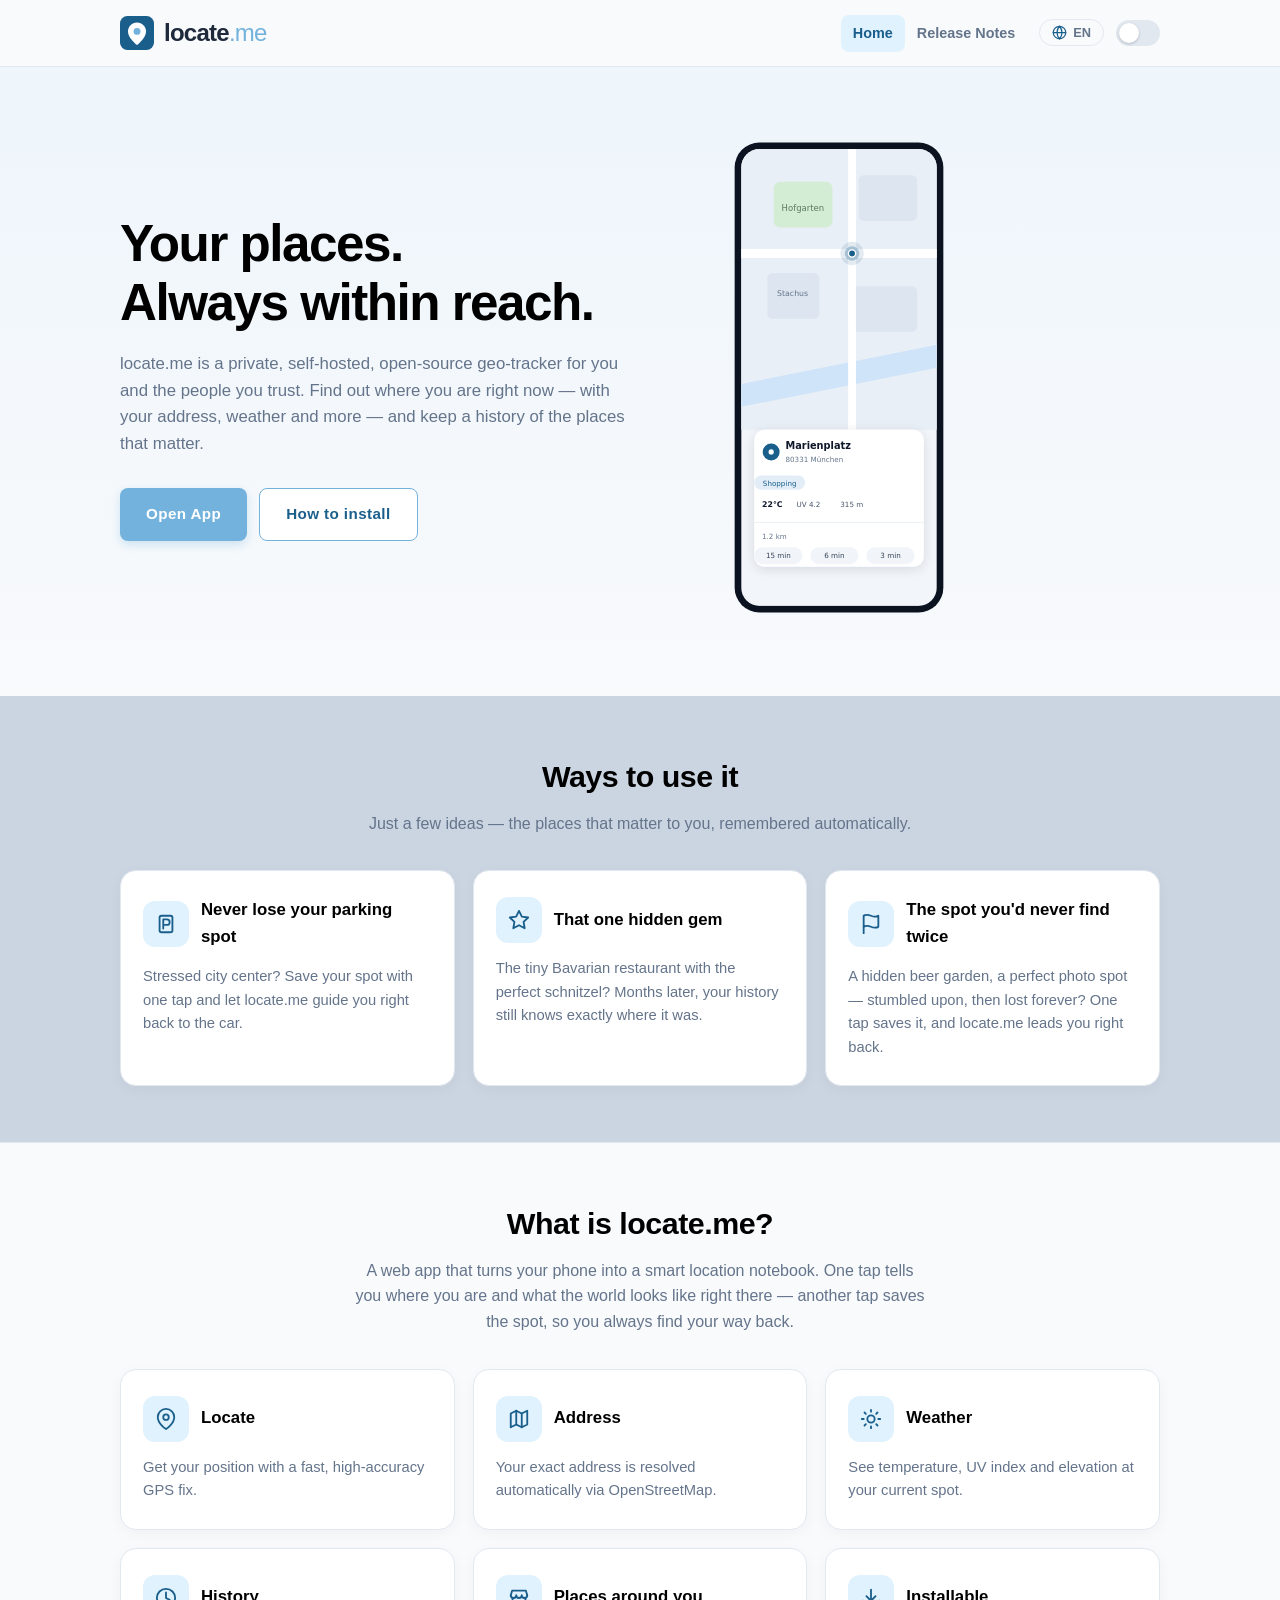
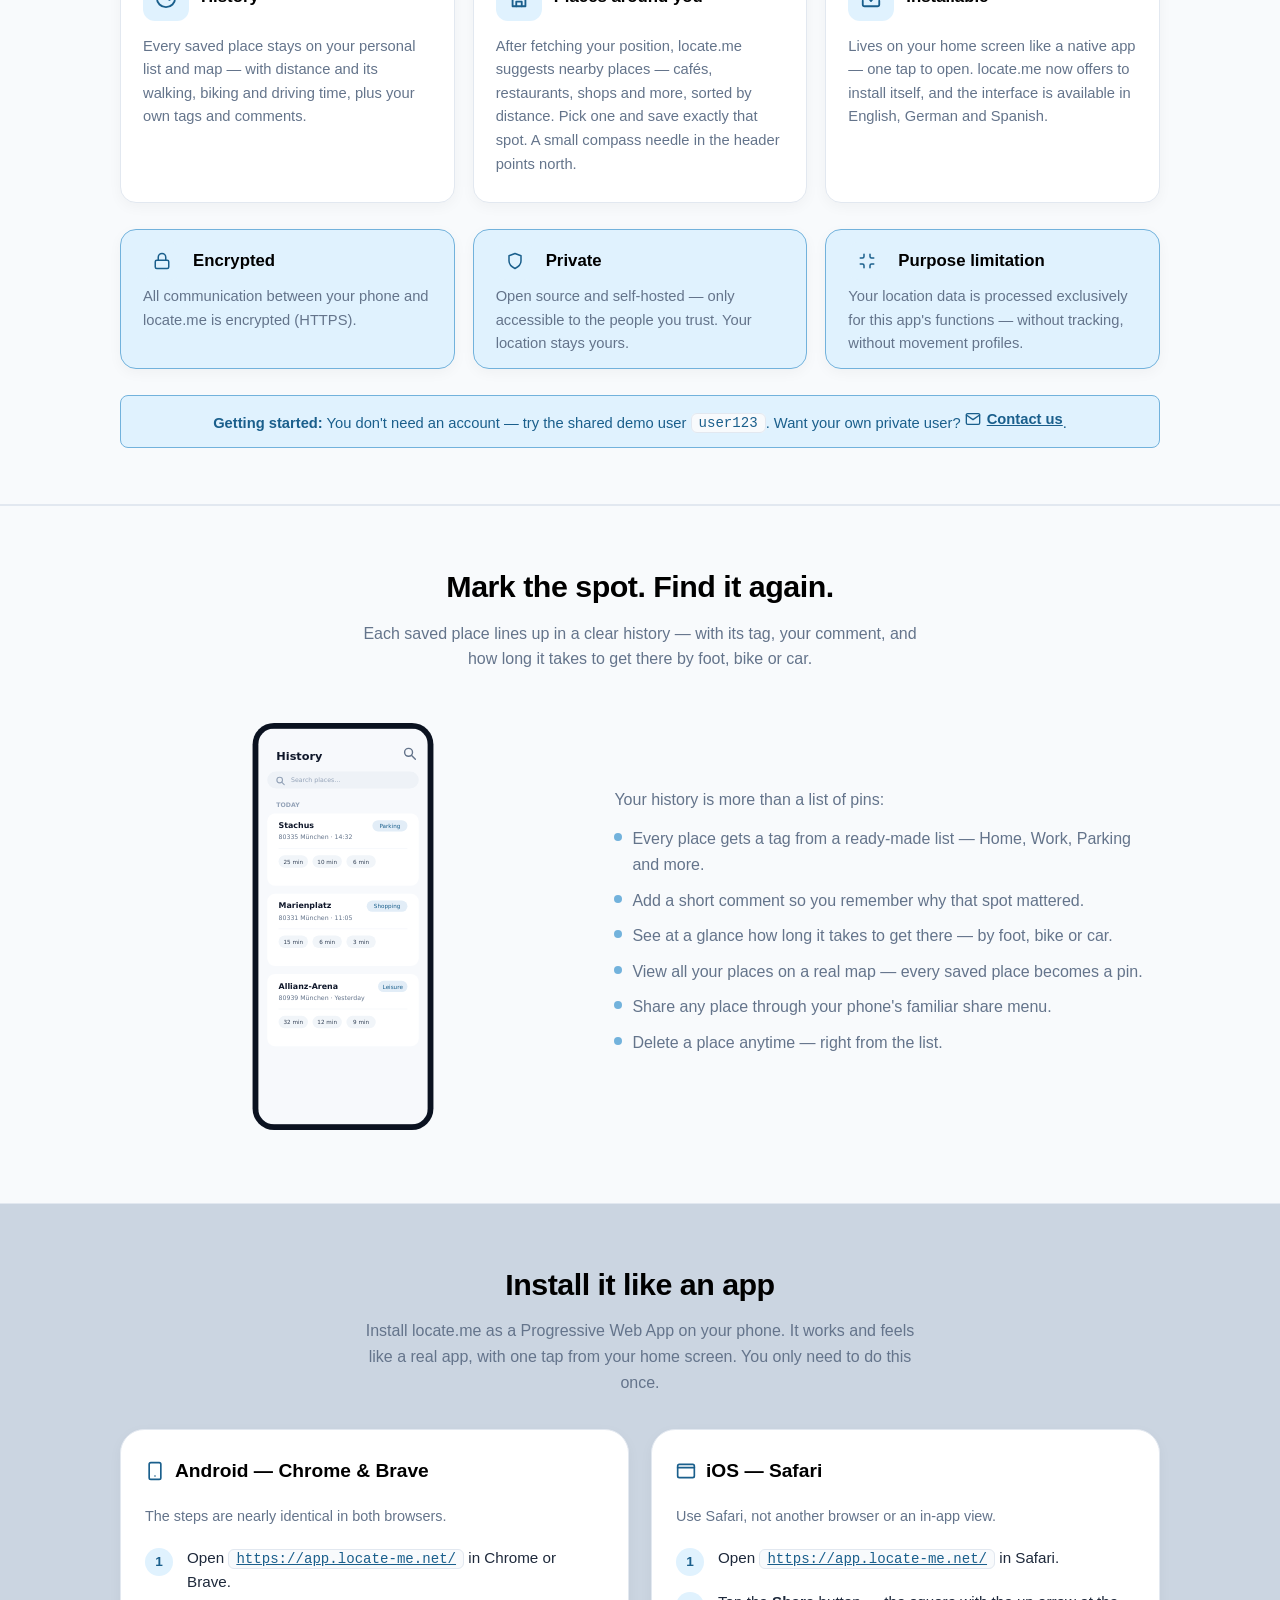
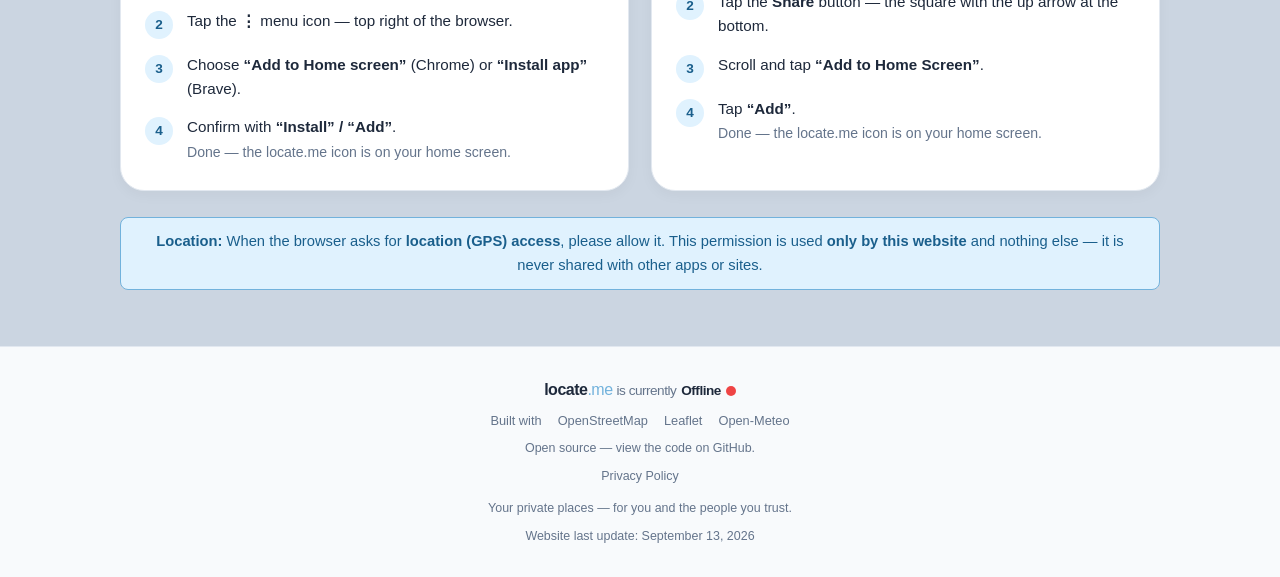
==== website/index.html @ 69188a7b "feat: add release notes for version 0.4.1 with new features and improvements" ====
<!DOCTYPE html>
<html lang="en">
<head>
    <meta charset="UTF-8">
    <meta name="viewport" content="width=device-width, initial-scale=1.0">
    <title>locate.me – Your places, always within reach.</title>
    <meta name="description" content="locate.me is a private, self-hosted geo-tracking PWA. Learn what it does and how to install it as an app on Android (Chrome, Brave) and iPhone (Safari).">
    <script>
        try {
            var t = localStorage.getItem('theme');
            document.documentElement.dataset.theme = (t === 'dark' || t === 'light') ? t : 'light';
        } catch (e) {
            document.documentElement.dataset.theme = 'light';
        }
    </script>
    <link rel="stylesheet" href="css/style.css">
    <link rel="icon" type="image/svg+xml" href="assets/favicon.svg">
    <link rel="alternate" hreflang="de" href="index.de.html">
    <link rel="alternate" hreflang="en" href="index.html">
    <link rel="alternate" hreflang="es" href="index.es.html">
</head>
<body>

    <header class="site-header">
        <div class="container header-inner">
            <a class="logo" href=".">
                <svg class="logo-mark" viewBox="0 0 64 64" aria-hidden="true">
                    <rect width="64" height="64" rx="14" fill="#1a5f8c"/>
                    <path d="M32 12c-9.4 0-17 7.6-17 17 0 12.7 17 25.5 17 25.5S49 41.7 49 29c0-9.4-7.6-17-17-17z" fill="#ffffff"/>
                    <circle cx="32" cy="29" r="6.5" fill="#72b2dc"/>
                </svg>
                <span>locate<span class="title-accent">.me</span></span>
            </a>
            <div class="header-actions">
                <nav class="site-nav" aria-label="Main">
                    <a class="nav-link is-active" href="index.html" aria-current="page">Home</a>
                    <a class="nav-link" href="release-notes.html">Release Notes</a>
                </nav>
                <div class="lang-menu">
                    <button id="lang-toggle" class="lang-toggle" aria-haspopup="true" aria-expanded="false" aria-label="Choose language">
                        <svg viewBox="0 0 24 24" fill="none" stroke-width="2" stroke-linecap="round" stroke-linejoin="round" aria-hidden="true"><circle cx="12" cy="12" r="10"></circle><line x1="2" y1="12" x2="22" y2="12"></line><path d="M12 2a15.3 15.3 0 0 1 4 10 15.3 15.3 0 0 1-4 10 15.3 15.3 0 0 1-4-10 15.3 15.3 0 0 1 4-10z"></path></svg>
                        <span class="lang-toggle-label">EN</span>
                    </button>
                    <div id="lang-dropdown" class="lang-dropdown" hidden>
                        <a class="lang-option is-active" href="index.html" hreflang="en" lang="en" aria-current="true">English</a>
                        <a class="lang-option" href="index.de.html" hreflang="de" lang="de">Deutsch</a>
                        <a class="lang-option" href="index.es.html" hreflang="es" lang="es">Español</a>
                    </div>
                </div>
                <button id="theme-toggle" class="toggle-switch" role="switch" aria-checked="false" aria-label="Toggle dark mode">
                    <span class="toggle-knob"></span>
                </button>
            </div>
        </div>
    </header>

    <main>
        <section class="hero">
            <div class="container">
                <div class="hero-inner">
                    <div class="hero-text">
                        <h1 class="hero-title">Your places.<br>Always within reach.</h1>
                        <p class="hero-subtitle">
                            locate.me is a private, self-hosted, open-source geo-tracker for you and the people you trust.
                            Find out where you are right now &mdash; with your address, weather and more &mdash;
                            and keep a history of the places that matter.
                        </p>
                        <div class="cta-row">
                            <a class="btn btn-primary" href="https://app.locate-me.net/" target="_blank" rel="noopener">Open App</a>
                            <a class="btn btn-secondary" href="#install">How to install</a>
                        </div>
                    </div>
                    <div class="hero-mock">
                        <img src="assets/mockup-map.svg" alt="locate.me app preview &mdash; map with a saved location, weather, UV index and travel times" width="460" height="780">
                    </div>
                </div>
            </div>
        </section>

        <section class="section">
            <div class="container">
                <div class="section-header">
                    <h2 class="section-title">Ways to use it</h2>
                    <p class="section-intro">
                        Just a few ideas &mdash; the places that matter to you, remembered automatically.
                    </p>
                </div>
                <div class="feature-grid">
                    <article class="feature-card">
                        <div class="feature-head">
                            <div class="feature-icon">
                                <svg viewBox="0 0 24 24" fill="none" stroke-width="2" stroke-linecap="round" stroke-linejoin="round"><rect x="5" y="3" width="14" height="18" rx="2"></rect><path d="M9 17V7h4a3 3 0 0 1 0 6H9"></path></svg>
                            </div>
                            <h3 class="feature-title">Never lose your parking spot</h3>
                        </div>
                        <p class="feature-text">Stressed city center? Save your spot with one tap and let locate.me guide you right back to the car.</p>
                    </article>
                    <article class="feature-card">
                        <div class="feature-head">
                            <div class="feature-icon">
                                <svg viewBox="0 0 24 24" fill="none" stroke-width="2" stroke-linecap="round" stroke-linejoin="round"><polygon points="12 2 15.09 8.26 22 9.27 17 14.14 18.18 21.02 12 17.77 5.82 21.02 7 14.14 2 9.27 8.91 8.26 12 2"></polygon></svg>
                            </div>
                            <h3 class="feature-title">That one hidden gem</h3>
                        </div>
                        <p class="feature-text">The tiny Bavarian restaurant with the perfect schnitzel? Months later, your history still knows exactly where it was.</p>
                    </article>
                    <article class="feature-card">
                        <div class="feature-head">
                            <div class="feature-icon">
                                <svg viewBox="0 0 24 24" fill="none" stroke-width="2" stroke-linecap="round" stroke-linejoin="round"><path d="M4 15s1-1 4-1 5 2 8 2 4-1 4-1V3s-1 1-4 1-5-2-8-2-4 1-4 1z"></path><line x1="4" y1="22" x2="4" y2="15"></line></svg>
                            </div>
                            <h3 class="feature-title">The spot you'd never find twice</h3>
                        </div>
                        <p class="feature-text">A hidden beer garden, a perfect photo spot &mdash; stumbled upon, then lost forever? One tap saves it, and locate.me leads you right back.</p>
                    </article>
                </div>
            </div>
        </section>

        <section class="section section--subtle">
            <div class="container">
                <div class="section-header">
                    <h2 class="section-title">What is locate.me?</h2>
                    <p class="section-intro">
                        A web app that turns your phone into a smart location notebook.
                        One tap tells you where you are and what the world looks like right there &mdash;
                        another tap saves the spot, so you always find your way back.
                    </p>
                </div>
                <div class="feature-grid">
                    <article class="feature-card">
                        <div class="feature-head">
                            <div class="feature-icon">
                                <svg viewBox="0 0 24 24" fill="none" stroke-width="2" stroke-linecap="round" stroke-linejoin="round"><path d="M21 10c0 7-9 13-9 13s-9-6-9-13a9 9 0 0 1 18 0z"></path><circle cx="12" cy="10" r="3"></circle></svg>
                            </div>
                            <h3 class="feature-title">Locate</h3>
                        </div>
                        <p class="feature-text">Get your position with a fast, high-accuracy GPS fix.</p>
                    </article>
                    <article class="feature-card">
                        <div class="feature-head">
                            <div class="feature-icon">
                                <svg viewBox="0 0 24 24" fill="none" stroke-width="2" stroke-linecap="round" stroke-linejoin="round"><polygon points="3 6 9 3 15 6 21 3 21 18 15 21 9 18 3 21"></polygon><line x1="9" y1="3" x2="9" y2="18"></line><line x1="15" y1="6" x2="15" y2="21"></line></svg>
                            </div>
                            <h3 class="feature-title">Address</h3>
                        </div>
                        <p class="feature-text">Your exact address is resolved automatically via OpenStreetMap.</p>
                    </article>
                    <article class="feature-card">
                        <div class="feature-head">
                            <div class="feature-icon">
                                <svg viewBox="0 0 24 24" fill="none" stroke-width="2" stroke-linecap="round" stroke-linejoin="round"><circle cx="12" cy="12" r="4"></circle><line x1="12" y1="2" x2="12" y2="4"></line><line x1="12" y1="20" x2="12" y2="22"></line><line x1="4.93" y1="4.93" x2="6.34" y2="6.34"></line><line x1="17.66" y1="17.66" x2="19.07" y2="19.07"></line><line x1="2" y1="12" x2="4" y2="12"></line><line x1="20" y1="12" x2="22" y2="12"></line><line x1="4.93" y1="19.07" x2="6.34" y2="17.66"></line><line x1="17.66" y1="6.34" x2="19.07" y2="4.93"></line></svg>
                            </div>
                            <h3 class="feature-title">Weather</h3>
                        </div>
                        <p class="feature-text">See temperature, UV index and elevation at your current spot.</p>
                    </article>
                    <article class="feature-card">
                        <div class="feature-head">
                            <div class="feature-icon">
                                <svg viewBox="0 0 24 24" fill="none" stroke-width="2" stroke-linecap="round" stroke-linejoin="round"><circle cx="12" cy="12" r="10"></circle><polyline points="12 6 12 12 16 14"></polyline></svg>
                            </div>
                            <h3 class="feature-title">History</h3>
                        </div>
                        <p class="feature-text">Every saved place stays on your personal list and map &mdash; with distance and its walking, biking and driving time, plus your own tags and comments.</p>
                    </article>
                    <article class="feature-card">
                        <div class="feature-head">
                            <div class="feature-icon">
                                <svg viewBox="0 0 24 24" fill="none" stroke-width="2" stroke-linecap="round" stroke-linejoin="round"><path d="M3 9l1.5-5h15L21 9"></path><path d="M3 9a3 3 0 0 0 6 0 3 3 0 0 0 6 0 3 3 0 0 0 6 0"></path><path d="M5 12v9h14v-9"></path><path d="M9 21v-5h6v5"></path></svg>
                            </div>
                            <h3 class="feature-title">Places around you</h3>
                        </div>
                        <p class="feature-text">After fetching your position, locate.me suggests nearby places &mdash; caf&eacute;s, restaurants, shops and more, sorted by distance. Pick one and save exactly that spot. A small compass needle in the header points north.</p>
                    </article>
                    <article class="feature-card">
                        <div class="feature-head">
                            <div class="feature-icon">
                                <svg viewBox="0 0 24 24" fill="none" stroke-width="2" stroke-linecap="round" stroke-linejoin="round"><path d="M21 15v4a2 2 0 0 1-2 2H5a2 2 0 0 1-2-2v-4"></path><polyline points="7 10 12 15 17 10"></polyline><line x1="12" y1="15" x2="12" y2="3"></line></svg>
                            </div>
                            <h3 class="feature-title">Installable</h3>
                        </div>
                        <p class="feature-text">Lives on your home screen like a native app &mdash; one tap to open. locate.me now offers to install itself, and the interface is available in English, German and Spanish.</p>
                    </article>
                </div>
                <div class="trust-grid">
                    <article class="feature-card trust-card">
                        <div class="feature-head">
                            <div class="feature-icon">
                                <svg viewBox="0 0 24 24" fill="none" stroke-width="2" stroke-linecap="round" stroke-linejoin="round"><rect x="3" y="11" width="18" height="11" rx="2" ry="2"></rect><path d="M7 11V7a5 5 0 0 1 10 0v4"></path></svg>
                            </div>
                            <h3 class="feature-title">Encrypted</h3>
                        </div>
                        <p class="feature-text">All communication between your phone and locate.me is encrypted (HTTPS).</p>
                    </article>
                    <article class="feature-card trust-card">
                        <div class="feature-head">
                            <div class="feature-icon">
                                <svg viewBox="0 0 24 24" fill="none" stroke-width="2" stroke-linecap="round" stroke-linejoin="round"><path d="M12 22s8-4 8-10V5l-8-3-8 3v7c0 6 8 10 8 10z"></path></svg>
                            </div>
                            <h3 class="feature-title">Private</h3>
                        </div>
                        <p class="feature-text">Open source and self-hosted &mdash; only accessible to the people you trust. Your location stays yours.</p>
                    </article>
                    <article class="feature-card trust-card">
                        <div class="feature-head">
                            <div class="feature-icon">
                                <svg viewBox="0 0 24 24" fill="none" stroke-width="2" stroke-linecap="round" stroke-linejoin="round"><path d="M8 3v3a2 2 0 0 1-2 2H3"></path><path d="M21 8h-3a2 2 0 0 1-2-2V3"></path><path d="M3 16h3a2 2 0 0 1 2 2v3"></path><path d="M16 21v-3a2 2 0 0 1 2-2h3"></path></svg>
                            </div>
                            <h3 class="feature-title">Purpose limitation</h3>
                        </div>
                        <p class="feature-text">Your location data is processed exclusively for this app's functions &mdash; without tracking, without movement profiles.</p>
                    </article>
                </div>

                <p class="install-notice">
                    <strong>Getting started:</strong> You don't need an account &mdash; try the shared demo user
                    <span class="app-url">user123</span>. Want your own private user?
                    <a class="email-link" href="#"><svg viewBox="0 0 24 24" fill="none" stroke-width="2" stroke-linecap="round" stroke-linejoin="round" aria-hidden="true"><path d="M4 4h16c1.1 0 2 .9 2 2v12c0 1.1-.9 2-2 2H4c-1.1 0-2-.9-2-2V6c0-1.1.9-2 2-2z"></path><polyline points="22,6 12,13 2,6"></polyline></svg>Contact us</a>.
                </p>
            </div>
        </section>

        <section class="section section--subtle showcase">
            <div class="container">
                <div class="section-header">
                    <h2 class="section-title">Mark the spot. Find it again.</h2>
                    <p class="section-intro">
                        Each saved place lines up in a clear history &mdash; with its tag, your comment,
                        and how long it takes to get there by foot, bike or car.
                    </p>
                </div>
                <div class="showcase-grid">
                    <div class="showcase-mock">
                        <img src="assets/mockup-history.svg" alt="locate.me history &mdash; a list of your saved places with tags and travel times" width="460" height="780">
                    </div>
                    <div class="showcase-copy">
                        <p>Your history is more than a list of pins:</p>
                        <ul>
                            <li>Every place gets a tag from a ready-made list &mdash; Home, Work, Parking and more.</li>
                            <li>Add a short comment so you remember why that spot mattered.</li>
                            <li>See at a glance how long it takes to get there &mdash; by foot, bike or car.</li>
                            <li>View all your places on a real map &mdash; every saved place becomes a pin.</li>
                            <li>Share any place through your phone's familiar share menu.</li>
                            <li>Delete a place anytime &mdash; right from the list.</li>
                        </ul>
                    </div>
                </div>
            </div>
        </section>

        <section class="section" id="install">
            <div class="container">
                <div class="section-header">
                    <h2 class="section-title">Install it like an app</h2>
                    <p class="section-intro">
                        Install locate.me as a Progressive Web App on your phone.
                        It works and feels like a real app, with one tap from your home screen.
                        You only need to do this once.
                    </p>
                </div>

                <div class="install-grid">
                    <article class="install-card">
                        <div class="install-brand">
                            <svg viewBox="0 0 24 24" fill="none" stroke-width="2" stroke-linecap="round" stroke-linejoin="round"><rect x="5" y="2" width="14" height="20" rx="2"></rect><line x1="12" y1="18" x2="12.01" y2="18"></line></svg>
                            <h3 class="install-title">Android &mdash; Chrome &amp; Brave</h3>
                        </div>
                        <p class="install-subtitle">The steps are nearly identical in both browsers.</p>
                        <ol class="steps">
                            <li class="step">
                                <span class="step-num"></span>
                                <span class="step-text">Open <a class="app-url" href="https://app.locate-me.net/" target="_blank" rel="noopener">https://app.locate-me.net/</a> in Chrome or Brave.</span>
                            </li>
                            <li class="step">
                                <span class="step-num"></span>
                                <span class="step-text">Tap the <strong>&#x22EE;</strong> menu icon &mdash; top right of the browser.</span>
                            </li>
                            <li class="step">
                                <span class="step-num"></span>
                                <span class="step-text">Choose <strong>&ldquo;Add to Home screen&rdquo;</strong> (Chrome) or <strong>&ldquo;Install app&rdquo;</strong> (Brave).</span>
                            </li>
                            <li class="step">
                                <span class="step-num"></span>
                                <span class="step-text">Confirm with <strong>&ldquo;Install&rdquo; / &ldquo;Add&rdquo;</strong>.<br>
                                <span class="step-muted">Done &mdash; the locate.me icon is on your home screen.</span></span>
                            </li>
                        </ol>
                    </article>

                    <article class="install-card">
                        <div class="install-brand">
                            <svg viewBox="0 0 24 24" fill="none" stroke-width="2" stroke-linecap="round" stroke-linejoin="round"><rect x="2" y="4" width="20" height="16" rx="2"></rect><line x1="2" y1="8" x2="22" y2="8"></line></svg>
                            <h3 class="install-title">iOS &mdash; Safari</h3>
                        </div>
                        <p class="install-subtitle">Use Safari, not another browser or an in-app view.</p>
                        <ol class="steps">
                            <li class="step">
                                <span class="step-num"></span>
                                <span class="step-text">Open <a class="app-url" href="https://app.locate-me.net/" target="_blank" rel="noopener">https://app.locate-me.net/</a> in Safari.</span>
                            </li>
                            <li class="step">
                                <span class="step-num"></span>
                                <span class="step-text">Tap the <strong>Share</strong> button &mdash; the square with the up arrow at the bottom.</span>
                            </li>
                            <li class="step">
                                <span class="step-num"></span>
                                <span class="step-text">Scroll and tap <strong>&ldquo;Add to Home Screen&rdquo;</strong>.</span>
                            </li>
                            <li class="step">
                                <span class="step-num"></span>
                                <span class="step-text">Tap <strong>&ldquo;Add&rdquo;</strong>.<br>
                                <span class="step-muted">Done &mdash; the locate.me icon is on your home screen.</span></span>
                            </li>
                        </ol>
                    </article>
                </div>

                <p class="install-notice">
                    <strong>Location:</strong> When the browser asks for <strong>location (GPS) access</strong>, please allow it.
                    This permission is used <strong>only by this website</strong> and nothing else &mdash;
                    it is never shared with other apps or sites.
                </p>
            </div>
        </section>
    </main>

    <footer class="site-footer">
        <div class="container">
            <p class="footer-brand">locate<span class="title-accent">.me</span> <span class="footer-status">is currently <span class="status-label"></span><span class="status-dot" role="status"></span></span></p>
            <nav class="attribution" aria-label="Powered by">
                Built with <a href="https://www.openstreetmap.org/copyright" target="_blank" rel="noopener">OpenStreetMap</a>
                <a href="https://leafletjs.com" target="_blank" rel="noopener">Leaflet</a>
                <a href="https://open-meteo.com" target="_blank" rel="noopener">Open-Meteo</a>
            </nav>
            <p class="footer-open-source">Open source &mdash; <a href="https://github.com/g0untlet/locate.me" target="_blank" rel="noopener">view the code on GitHub</a>.</p>
            <p class="footer-legal"><a href="privacy-policy.html">Privacy Policy</a></p>
            <p class="footer-note">Your private places &mdash; for you and the people you trust.</p>
            <p class="footer-updated">Website last update: September 13, 2026</p>
        </div>
    </footer>

    <script src="js/main.js"></script>
</body>
</html>
---- website/css/style.css ----
/* ==========================================================================
   locate.me website – own stylesheet
   Look & feel mirrors the locate.me PWA (design tokens as matching values),
   but is written from scratch for the marketing/install site.
   ========================================================================== */

:root {
    --bg-page: #f8fafc;
    --bg-outer: #cbd5e1;
    --bg-hero: #eef5fb;
    --card-bg: #ffffff;
    --surface-subtle: #f8fafc;
    --primary-color: #72b2dc;
    --primary-hover: #5fa3cf;
    --primary-dark: #1a5f8c;
    --primary-tint: #e0f2fe;
    --text-color: #1e293b;
    --text-strong: #000000;
    --text-muted: #64748b;
    --border-color: #e2e8f0;
    --radius-lg: 24px;
    --radius-md: 16px;
    --radius-sm: 8px;
    --shadow: 0 20px 40px rgba(0, 0, 0, 0.05);
    --shadow-card: 0 4px 14px rgba(0, 0, 0, 0.04);
    --transition: all 0.2s cubic-bezier(0.4, 0, 0.2, 1);
}

[data-theme="dark"] {
    --bg-page: #1e293b;
    --bg-outer: #020617;
    --bg-hero: #16202f;
    --card-bg: #1e293b;
    --surface-subtle: #0f172a;
    --primary-color: #72b2dc;
    --primary-hover: #5fa3cf;
    --primary-dark: #7ec8e3;
    --primary-tint: #1e3a4f;
    --text-color: #e2e8f0;
    --text-strong: #f8fafc;
    --text-muted: #94a3b8;
    --border-color: #334155;
    --shadow: 0 20px 40px rgba(0, 0, 0, 0.4);
    --shadow-card: 0 4px 14px rgba(0, 0, 0, 0.3);
}

* {
    box-sizing: border-box;
    margin: 0;
    padding: 0;
}

html {
    scroll-behavior: smooth;
}

body {
    font-family: -apple-system, BlinkMacSystemFont, "Segoe UI", Roboto, Helvetica, Arial, sans-serif;
    background-color: var(--bg-outer);
    color: var(--text-color);
    line-height: 1.6;
    min-height: 100dvh;
    transition: background-color 0.25s ease, color 0.25s ease;
}

.container {
    width: 100%;
    max-width: 1080px;
    margin: 0 auto;
    padding: 0 20px;
}

a {
    color: var(--primary-dark);
    text-decoration: none;
    transition: var(--transition);
}

a:hover {
    text-decoration: underline;
}

/* ==========================================================================
   Header
   ========================================================================== */
.site-header {
    background-color: var(--bg-page);
    border-bottom: 1px solid var(--border-color);
    position: sticky;
    top: 0;
    z-index: 50;
}

.header-inner {
    display: flex;
    align-items: center;
    justify-content: space-between;
    gap: 16px;
    padding-top: 14px;
    padding-bottom: 14px;
}

.logo {
    display: inline-flex;
    align-items: center;
    gap: 10px;
    font-size: 1.5rem;
    font-weight: 700;
    letter-spacing: -0.75px;
    color: var(--text-color);
    text-decoration: none;
}

.logo:hover {
    text-decoration: none;
}

.logo-mark {
    width: 34px;
    height: 34px;
}

.title-accent {
    color: var(--primary-color);
    font-weight: 500;
}

.header-actions {
    display: flex;
    align-items: center;
    gap: 12px;
}

/* --- Language menu (dropdown) --- */
.lang-menu {
    position: relative;
}

.lang-toggle {
    display: inline-flex;
    align-items: center;
    gap: 6px;
    border: 1px solid var(--border-color);
    border-radius: 9999px;
    background-color: var(--surface-subtle);
    padding: 5px 12px;
    cursor: pointer;
    font-size: 0.8rem;
    font-weight: 600;
    color: var(--text-muted);
    transition: var(--transition);
}

.lang-toggle:hover {
    color: var(--primary-dark);
    border-color: var(--primary-color);
}

.lang-toggle svg {
    width: 15px;
    height: 15px;
    stroke: var(--primary-dark);
    flex-shrink: 0;
}

.lang-toggle[aria-expanded="true"] {
    color: var(--primary-dark);
    border-color: var(--primary-color);
}

.lang-dropdown {
    position: absolute;
    top: calc(100% + 8px);
    right: 0;
    min-width: 150px;
    background-color: var(--card-bg);
    border: 1px solid var(--border-color);
    border-radius: var(--radius-md);
    box-shadow: var(--shadow);
    padding: 6px;
    z-index: 60;
}

.lang-dropdown[hidden] {
    display: none;
}

.lang-option {
    display: block;
    padding: 8px 12px;
    border-radius: var(--radius-sm);
    font-size: 0.9rem;
    font-weight: 500;
    color: var(--text-color);
    text-decoration: none;
    transition: var(--transition);
}

.lang-option:hover {
    text-decoration: none;
    background-color: var(--primary-tint);
    color: var(--primary-dark);
}

.lang-option.is-active {
    background-color: var(--primary-tint);
    color: var(--primary-dark);
    font-weight: 700;
}

/* --- Theme toggle --- */
.toggle-switch {
    position: relative;
    width: 44px;
    height: 26px;
    background-color: var(--border-color);
    border: none;
    border-radius: 13px;
    cursor: pointer;
    transition: background-color 0.2s ease;
    padding: 0;
    flex-shrink: 0;
}

.toggle-switch[aria-checked="true"] {
    background-color: var(--primary-color);
}

.toggle-knob {
    position: absolute;
    top: 3px;
    left: 3px;
    width: 20px;
    height: 20px;
    background-color: #ffffff;
    border-radius: 50%;
    transition: transform 0.2s ease;
    box-shadow: 0 1px 3px rgba(0, 0, 0, 0.2);
    pointer-events: none;
}

.toggle-switch[aria-checked="true"] .toggle-knob {
    transform: translateX(18px);
}

/* ==========================================================================
   Hero
   ========================================================================== */
.hero {
    background: linear-gradient(180deg, var(--bg-hero) 0%, var(--bg-page) 100%);
    padding: 56px 0 64px;
    text-align: center;
}

.hero-title {
    font-size: clamp(1.9rem, 5vw, 3.2rem);
    font-weight: 800;
    letter-spacing: -1.5px;
    line-height: 1.15;
    color: var(--text-strong);
    max-width: 20ch;
    margin: 0 auto 18px;
}

.hero-subtitle {
    font-size: 1.05rem;
    max-width: 60ch;
    margin: 0 auto 30px;
    color: var(--text-muted);
}

.cta-row {
    display: flex;
    justify-content: center;
    gap: 12px;
    flex-wrap: wrap;
}

.btn {
    display: inline-flex;
    align-items: center;
    gap: 8px;
    padding: 13px 26px;
    font-size: 0.95rem;
    font-weight: 600;
    letter-spacing: 0.4px;
    border-radius: var(--radius-sm);
    text-decoration: none;
    transition: var(--transition);
}

.btn:hover {
    text-decoration: none;
    transform: translateY(-1px);
}

.btn-primary {
    background-color: var(--primary-color);
    color: #ffffff;
    box-shadow: 0 4px 10px rgba(114, 178, 220, 0.3);
}

.btn-primary:hover {
    background-color: var(--primary-hover);
}

.btn-secondary {
    background-color: var(--card-bg);
    color: var(--primary-dark);
    border: 1.5px solid var(--primary-color);
}

.btn-secondary:hover {
    background-color: var(--primary-tint);
}

/* ==========================================================================
   Sections
   ========================================================================== */
.section {
    padding: 56px 0;
}

.section--subtle {
    background-color: var(--surface-subtle);
    border-top: 1px solid var(--border-color);
    border-bottom: 1px solid var(--border-color);
}

.section-header {
    text-align: center;
    margin-bottom: 34px;
}

.section-title {
    font-size: clamp(1.4rem, 3vw, 1.9rem);
    font-weight: 700;
    letter-spacing: -0.5px;
    color: var(--text-strong);
    margin-bottom: 10px;
}

.section-intro {
    font-size: 1rem;
    color: var(--text-muted);
    max-width: 64ch;
    margin: 0 auto 14px;
}

/* ==========================================================================
   Feature grid
   ========================================================================== */
.feature-grid {
    display: grid;
    grid-template-columns: repeat(3, 1fr);
    gap: 18px;
}

.feature-card {
    background-color: var(--card-bg);
    border: 1px solid var(--border-color);
    border-radius: var(--radius-md);
    padding: 26px 22px;
    box-shadow: var(--shadow-card);
    transition: var(--transition);
}

.feature-card:hover {
    border-color: var(--primary-color);
    transform: translateY(-3px);
    box-shadow: var(--shadow);
}

.feature-head {
    display: flex;
    align-items: center;
    gap: 12px;
    margin-bottom: 14px;
}

.feature-icon {
    width: 46px;
    height: 46px;
    display: flex;
    align-items: center;
    justify-content: center;
    background-color: var(--primary-tint);
    border-radius: 12px;
    flex-shrink: 0;
}

.feature-icon svg {
    width: 22px;
    height: 22px;
    stroke: var(--primary-dark);
}

.feature-title {
    font-size: 1.05rem;
    font-weight: 700;
    color: var(--text-strong);
}

.feature-text {
    font-size: 0.92rem;
    color: var(--text-muted);
}

.trust-grid {
    display: grid;
    grid-template-columns: repeat(3, 1fr);
    gap: 18px;
    margin-top: 26px;
}

.trust-card {
    background-color: var(--primary-tint);
    border: 1.5px solid var(--primary-color);
    padding: 12px 22px;
}

.trust-card .feature-head {
    margin-bottom: 5px;
}

.trust-card .feature-icon {
    width: 38px;
    height: 38px;
    border-radius: 10px;
}

.trust-card .feature-icon svg {
    width: 18px;
    height: 18px;
}

/* ==========================================================================
   Install section
   ========================================================================== */
.install-grid {
    display: grid;
    grid-template-columns: 1fr 1fr;
    gap: 22px;
}

.install-card {
    background-color: var(--card-bg);
    border: 1px solid var(--border-color);
    border-radius: var(--radius-lg);
    padding: 26px 24px;
    box-shadow: var(--shadow-card);
}

.install-brand {
    display: flex;
    align-items: center;
    gap: 10px;
    margin-bottom: 18px;
}

.install-brand svg {
    width: 20px;
    height: 20px;
    stroke: var(--primary-dark);
}

.install-title {
    font-size: 1.2rem;
    font-weight: 700;
    color: var(--text-strong);
}

.install-subtitle {
    font-size: 0.9rem;
    color: var(--text-muted);
    margin-bottom: 18px;
}

.steps {
    list-style: none;
    display: flex;
    flex-direction: column;
    gap: 14px;
    counter-reset: step;
}

.step {
    display: flex;
    gap: 14px;
    align-items: flex-start;
}

.step-num {
    counter-increment: step;
    flex-shrink: 0;
    width: 28px;
    height: 28px;
    border-radius: 50%;
    background-color: var(--primary-tint);
    color: var(--primary-dark);
    font-size: 0.85rem;
    font-weight: 700;
    display: flex;
    align-items: center;
    justify-content: center;
    margin-top: 2px;
}

.step-num::before {
    content: counter(step);
}

.step-text {
    font-size: 0.95rem;
    color: var(--text-color);
}

.step-text code,
.app-url {
    font-family: ui-monospace, SFMono-Regular, Menlo, Consolas, monospace;
    font-size: 0.88rem;
    background-color: var(--surface-subtle);
    border: 1px solid var(--border-color);
    border-radius: 6px;
    padding: 1px 7px;
    color: var(--primary-dark);
    word-break: break-all;
}

.step-muted {
    color: var(--text-muted);
    font-size: 0.88rem;
}

a.app-url {
    text-decoration: underline;
    transition: var(--transition);
}

a.app-url:hover {
    color: var(--primary-color);
}

.install-notice {
    margin-top: 26px;
    background-color: var(--primary-tint);
    border: 1px solid var(--primary-color);
    color: var(--primary-dark);
    border-radius: var(--radius-sm);
    padding: 12px 16px;
    font-size: 0.92rem;
    text-align: center;
}

.install-notice strong {
    font-weight: 700;
}

.email-link {
    display: inline-flex;
    align-items: center;
    gap: 6px;
    font-weight: 600;
    text-decoration: underline;
}

.email-link svg {
    width: 16px;
    height: 16px;
    flex-shrink: 0;
    stroke: var(--primary-dark);
}

/* ==========================================================================
   Footer
   ========================================================================== */
.site-footer {
    background-color: var(--surface-subtle);
    border-top: 1px solid var(--border-color);
    padding: 30px 0;
    text-align: center;
}

.footer-brand {
    font-weight: 700;
    color: var(--text-color);
    letter-spacing: -0.5px;
    margin-bottom: 8px;
}

.attribution {
    font-size: 0.8rem;
    color: var(--text-muted);
    display: flex;
    justify-content: center;
    gap: 16px;
    flex-wrap: wrap;
}

.attribution a {
    color: var(--text-muted);
}

.attribution a:hover {
    color: var(--primary-dark);
}

.footer-note {
    font-size: 0.78rem;
    color: var(--text-muted);
    margin-top: 12px;
}

.footer-open-source {
    font-size: 0.78rem;
    color: var(--text-muted);
    margin-top: 8px;
}

.footer-updated {
    font-size: 0.78rem;
    color: var(--text-muted);
    margin-top: 8px;
}

.footer-open-source a {
    color: var(--text-muted);
}

.footer-open-source a:hover {
    color: var(--primary-dark);
}

.footer-legal {
    font-size: 0.78rem;
    color: var(--text-muted);
    margin-top: 8px;
}

.footer-legal a {
    color: var(--text-muted);
}

.footer-legal a:hover {
    color: var(--primary-dark);
}

.footer-status {
    display: inline-flex;
    align-items: center;
    gap: 5px;
    vertical-align: middle;
    font-size: 0.85rem;
    font-weight: 400;
    color: var(--text-muted);
}

.status-label {
    font-weight: 600;
    color: var(--text-color);
}

.status-dot {
    width: 10px;
    height: 10px;
    border-radius: 50%;
    background-color: #64748b;
    transition: background-color 0.3s ease;
}

.status-dot.online {
    background-color: #10b981;
    box-shadow: 0 0 0 0 rgba(16, 185, 129, 0.7);
    animation: website-pulse-green 2s infinite;
}

.status-dot.offline {
    background-color: #ef4444;
    box-shadow: 0 0 0 0 rgba(239, 68, 68, 0.7);
    animation: website-pulse-red 2s infinite;
}

@keyframes website-pulse-green {
    70% { box-shadow: 0 0 0 8px rgba(16, 185, 129, 0); }
    100% { box-shadow: 0 0 0 0 rgba(16, 185, 129, 0); }
}

@keyframes website-pulse-red {
    70% { box-shadow: 0 0 0 8px rgba(239, 68, 68, 0); }
    100% { box-shadow: 0 0 0 0 rgba(239, 68, 68, 0); }
}

/* ==========================================================================
   Page nav (header)
   ========================================================================== */
.site-nav {
    display: flex;
    align-items: center;
}

.nav-link {
    font-size: 0.9rem;
    font-weight: 600;
    color: var(--text-muted);
    padding: 7px 12px;
    border-radius: var(--radius-sm);
    transition: var(--transition);
    white-space: nowrap;
}

.nav-link:hover {
    color: var(--primary-dark);
    background-color: var(--primary-tint);
    text-decoration: none;
}

.nav-link.is-active {
    color: var(--primary-dark);
    background-color: var(--primary-tint);
}

/* ==========================================================================
   Release notes
   ========================================================================== */
.hero--page {
    padding: 44px 0 50px;
}

.release-list {
    display: flex;
    flex-direction: column;
    gap: 18px;
}

.release-card {
    background-color: var(--card-bg);
    border: 1px solid var(--border-color);
    border-radius: var(--radius-lg);
    padding: 24px;
    box-shadow: var(--shadow-card);
}

.release-head {
    display: flex;
    align-items: center;
    gap: 12px;
    flex-wrap: wrap;
    margin-bottom: 10px;
}

.release-version {
    display: inline-block;
    background-color: var(--primary-tint);
    color: var(--primary-dark);
    font-weight: 700;
    font-size: 0.85rem;
    letter-spacing: 0.3px;
    border-radius: 9999px;
    padding: 3px 12px;
    flex-shrink: 0;
}

.release-date {
    font-size: 0.85rem;
    color: var(--text-muted);
}

.release-tagline {
    font-size: 1rem;
    font-weight: 600;
    color: var(--text-strong);
    margin-bottom: 14px;
}

.release-items {
    list-style: none;
    display: flex;
    flex-direction: column;
    gap: 9px;
}

.release-items li {
    position: relative;
    padding-left: 18px;
    font-size: 0.95rem;
    color: var(--text-color);
}

.release-items li::before {
    content: "";
    position: absolute;
    left: 2px;
    top: 9px;
    width: 7px;
    height: 7px;
    border-radius: 50%;
    background-color: var(--primary-color);
}

.release-items strong {
    color: var(--text-strong);
}

/* ==========================================================================
   Privacy / legal pages
   ========================================================================== */
.lang-jump {
    display: flex;
    justify-content: center;
    align-items: center;
    gap: 10px;
    flex-wrap: wrap;
}

.lang-jump-link {
    display: inline-flex;
    align-items: center;
    border: 1px solid var(--border-color);
    border-radius: 9999px;
    background-color: var(--card-bg);
    padding: 7px 18px;
    font-size: 0.9rem;
    font-weight: 600;
    color: var(--text-muted);
    text-decoration: none;
    transition: var(--transition);
}

.lang-jump-link:hover {
    color: var(--primary-dark);
    border-color: var(--primary-color);
    text-decoration: none;
}

.legal-jump {
    margin: 8px 0 30px;
}

.legal-card {
    background-color: var(--card-bg);
    border: 1px solid var(--border-color);
    border-radius: var(--radius-lg);
    padding: 26px 24px 30px;
    box-shadow: var(--shadow-card);
    scroll-margin-top: 100px;
}

.legal-card + .legal-card {
    margin-top: 26px;
}

.legal-head {
    margin-bottom: 4px;
}

.legal-badge {
    display: inline-block;
    background-color: var(--primary-tint);
    color: var(--primary-dark);
    font-weight: 700;
    font-size: 0.85rem;
    letter-spacing: 0.3px;
    border-radius: 9999px;
    padding: 3px 12px;
}

.legal-title {
    font-size: clamp(1.4rem, 3vw, 1.8rem);
    font-weight: 700;
    letter-spacing: -0.5px;
    color: var(--text-strong);
    margin: 14px 0 22px;
}

.legal-card h3.legal-sec {
    font-size: 1.05rem;
    font-weight: 700;
    color: var(--text-strong);
    margin: 24px 0 8px;
}

.legal-num {
    color: var(--primary-dark);
    margin-right: 2px;
}

.legal-card p {
    font-size: 0.95rem;
    color: var(--text-color);
    margin: 0 0 12px;
}

.legal-address {
    margin: 0 0 12px;
}

.legal-card strong {
    color: var(--text-strong);
}

.legal-card ul {
    margin: 0 0 12px;
    padding-left: 22px;
}

.legal-card li {
    font-size: 0.95rem;
    color: var(--text-color);
    margin: 4px 0;
}

/* ==========================================================================
   Responsive
   ========================================================================== */
@media (max-width: 860px) {
    .feature-grid {
        grid-template-columns: repeat(2, 1fr);
    }

    .trust-grid {
        grid-template-columns: 1fr;
    }
}

@media (max-width: 640px) {
    .hero {
        padding: 40px 0 48px;
    }

    .feature-grid {
        grid-template-columns: 1fr;
    }

    .trust-grid {
        grid-template-columns: 1fr;
    }

    .install-grid {
        grid-template-columns: 1fr;
    }

    .install-card {
        padding: 22px 18px;
    }

    .legal-card {
        padding: 22px 18px 26px;
    }

    .header-inner {
        flex-wrap: wrap;
    }

    .nav-link {
        padding: 6px 10px;
    }
}

/* ==========================================================================
   Phone mockups (experimental — remove this block, the hero-wrapper markup,
   the showcase section in index.html/index.de.html and the two SVG assets
   in /assets to fully revert)
   ========================================================================== */
.hero-inner {
    display: flex;
    flex-direction: column;
    align-items: center;
    gap: 32px;
}

.hero-mock {
    flex: 0 0 auto;
    width: 100%;
    max-width: 240px;
}

.hero-mock img {
    display: block;
    width: 100%;
    height: auto;
}

.showcase {
    padding: 56px 0;
}

.showcase-grid {
    display: grid;
    grid-template-columns: 1fr;
    gap: 40px;
    align-items: center;
}

.showcase-mock {
    max-width: 260px;
    margin: 0 auto;
}

.showcase-mock img {
    display: block;
    width: 100%;
    height: auto;
}

.showcase-copy p {
    color: var(--text-muted);
    max-width: 56ch;
    margin-bottom: 14px;
}

.showcase-copy ul {
    list-style: none;
    padding: 0;
    margin: 0;
}

.showcase-copy li {
    display: flex;
    align-items: flex-start;
    gap: 10px;
    margin-bottom: 10px;
    color: var(--text-muted);
}

.showcase-copy li::before {
    content: "";
    flex: 0 0 auto;
    width: 8px;
    height: 8px;
    border-radius: 50%;
    background-color: var(--primary-color);
    margin-top: 7px;
}

@media (min-width: 861px) {
    .hero-inner {
        display: grid;
        grid-template-columns: 1.05fr 0.95fr;
        gap: 48px;
        text-align: left;
    }

    .hero-text .hero-title {
        margin-left: 0;
    }

    .hero-text .hero-subtitle {
        margin-left: 0;
    }

    .hero-text .cta-row {
        justify-content: flex-start;
    }

    .hero-mock {
        max-width: 300px;
    }

    .showcase-grid {
        grid-template-columns: 0.9fr 1.1fr;
        gap: 48px;
    }
}
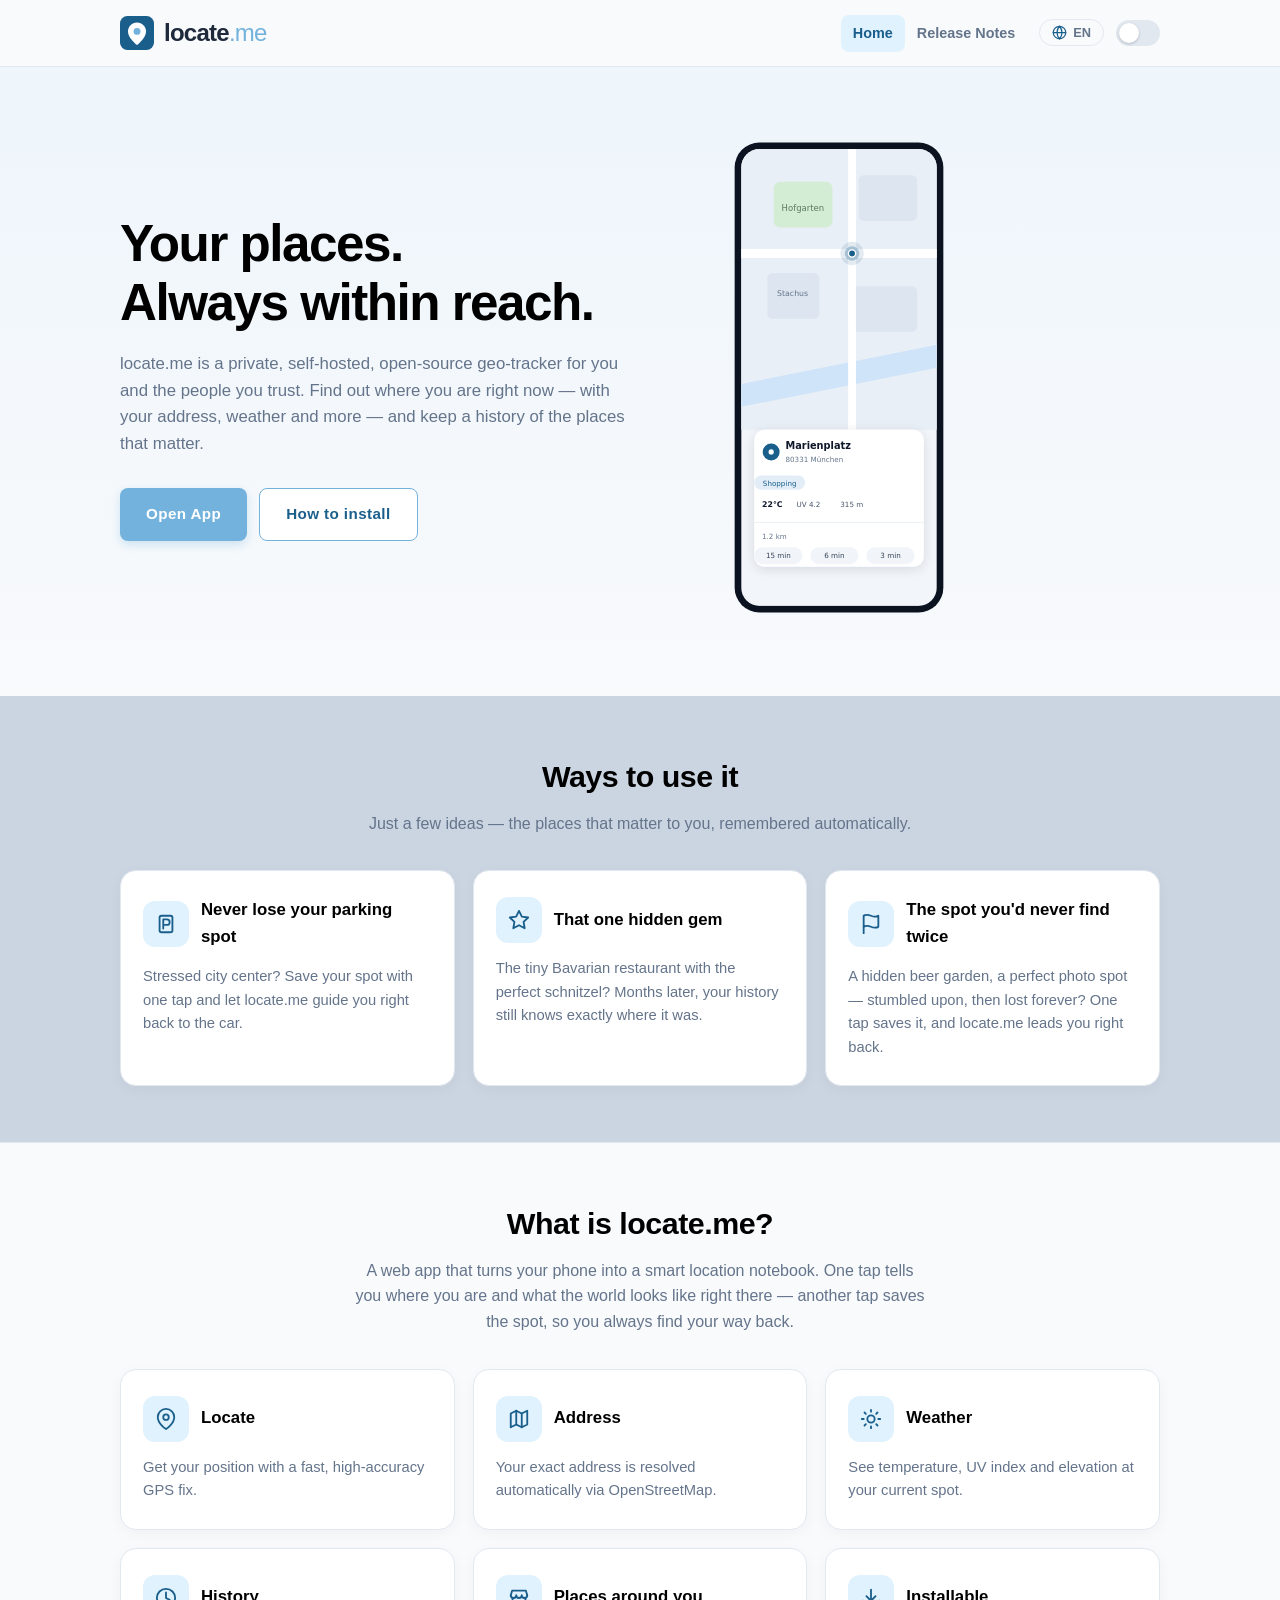
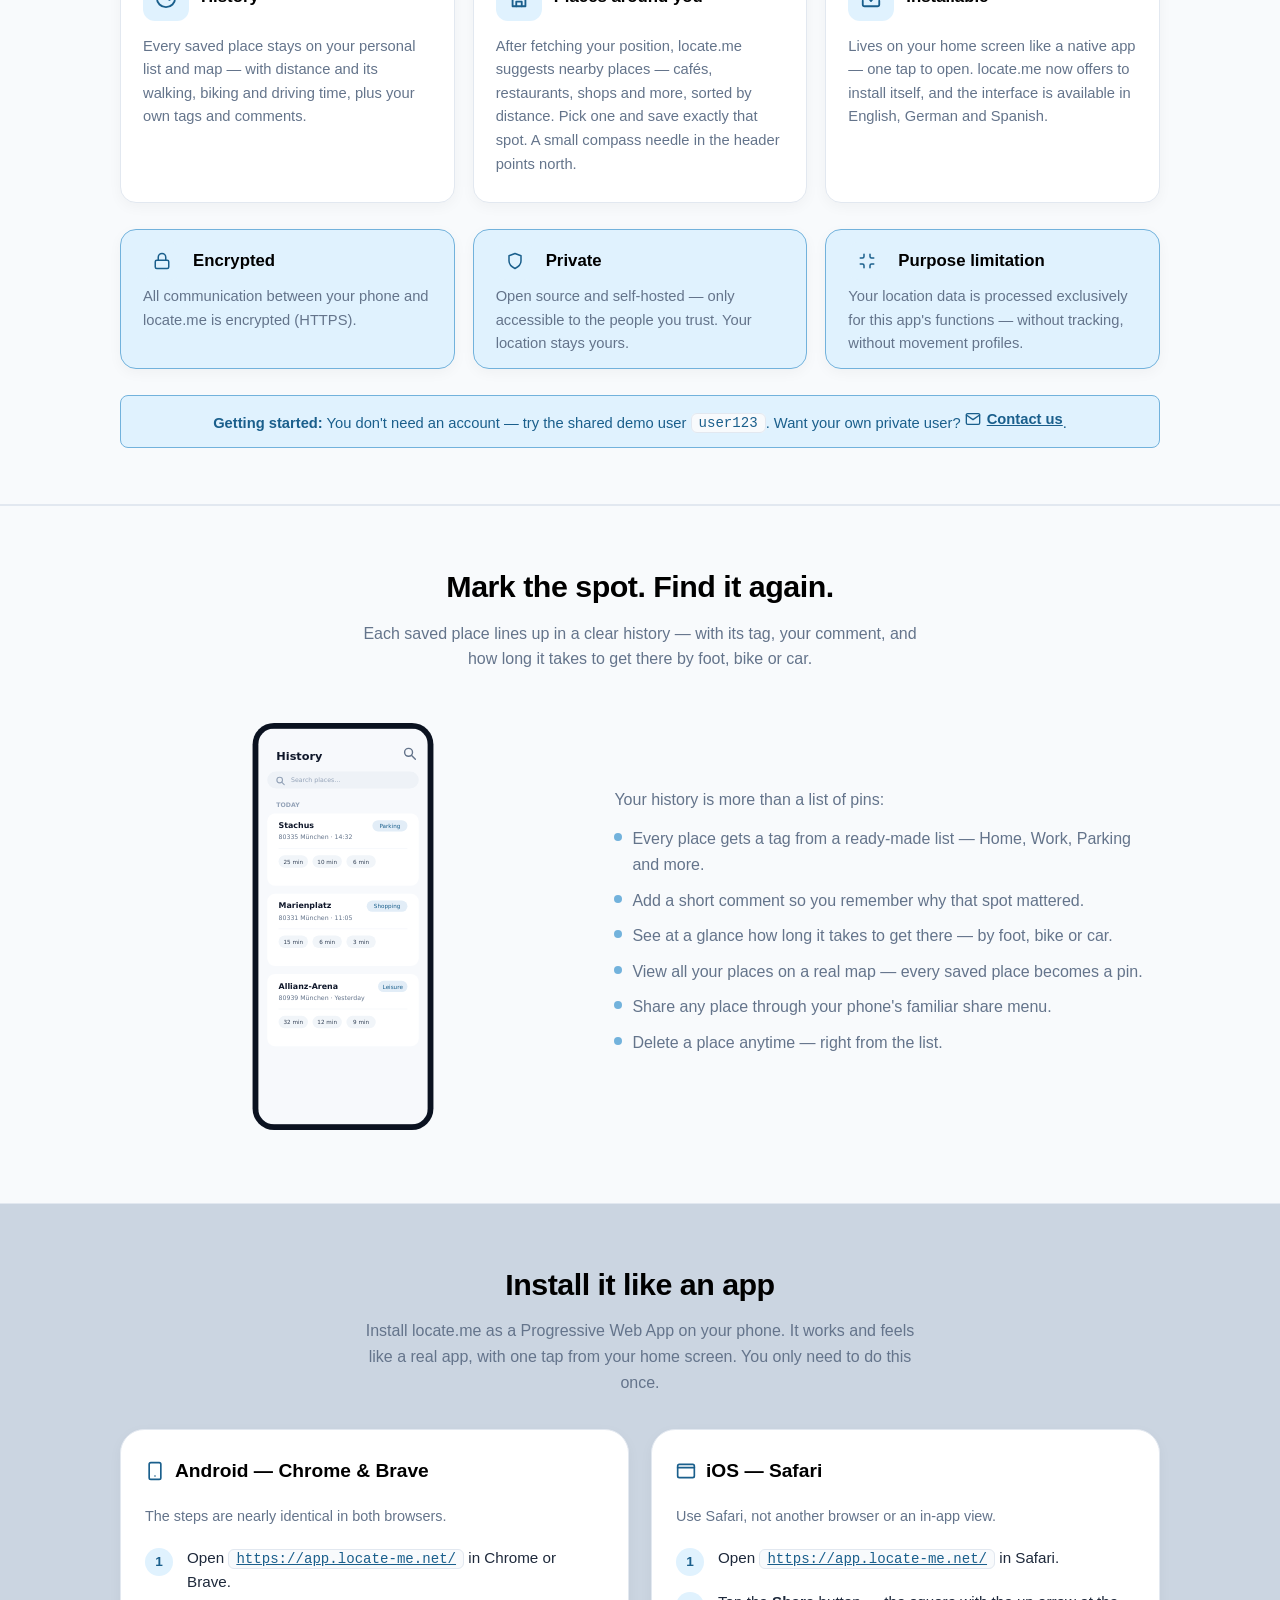
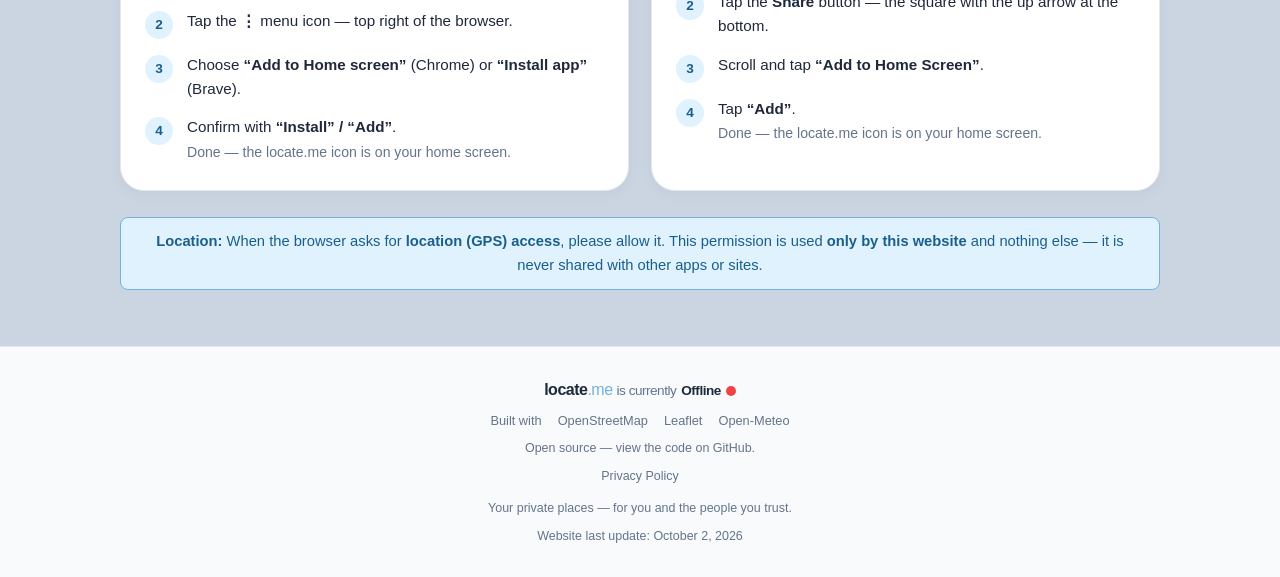
==== commit bdda7f4d: "feat: update release notes 0.4.3 and footer with latest version information and live direction arrow" ====
--- a/website/index.html
+++ b/website/index.html
@@ -336,7 +336,7 @@
             <p class="footer-open-source">Open source &mdash; <a href="https://github.com/g0untlet/locate.me" target="_blank" rel="noopener">view the code on GitHub</a>.</p>
             <p class="footer-legal"><a href="privacy-policy.html">Privacy Policy</a></p>
             <p class="footer-note">Your private places &mdash; for you and the people you trust.</p>
-            <p class="footer-updated">Website last update: September 13, 2026</p>
+            <p class="footer-updated">Website last update: October 2, 2026</p>
         </div>
     </footer>
 
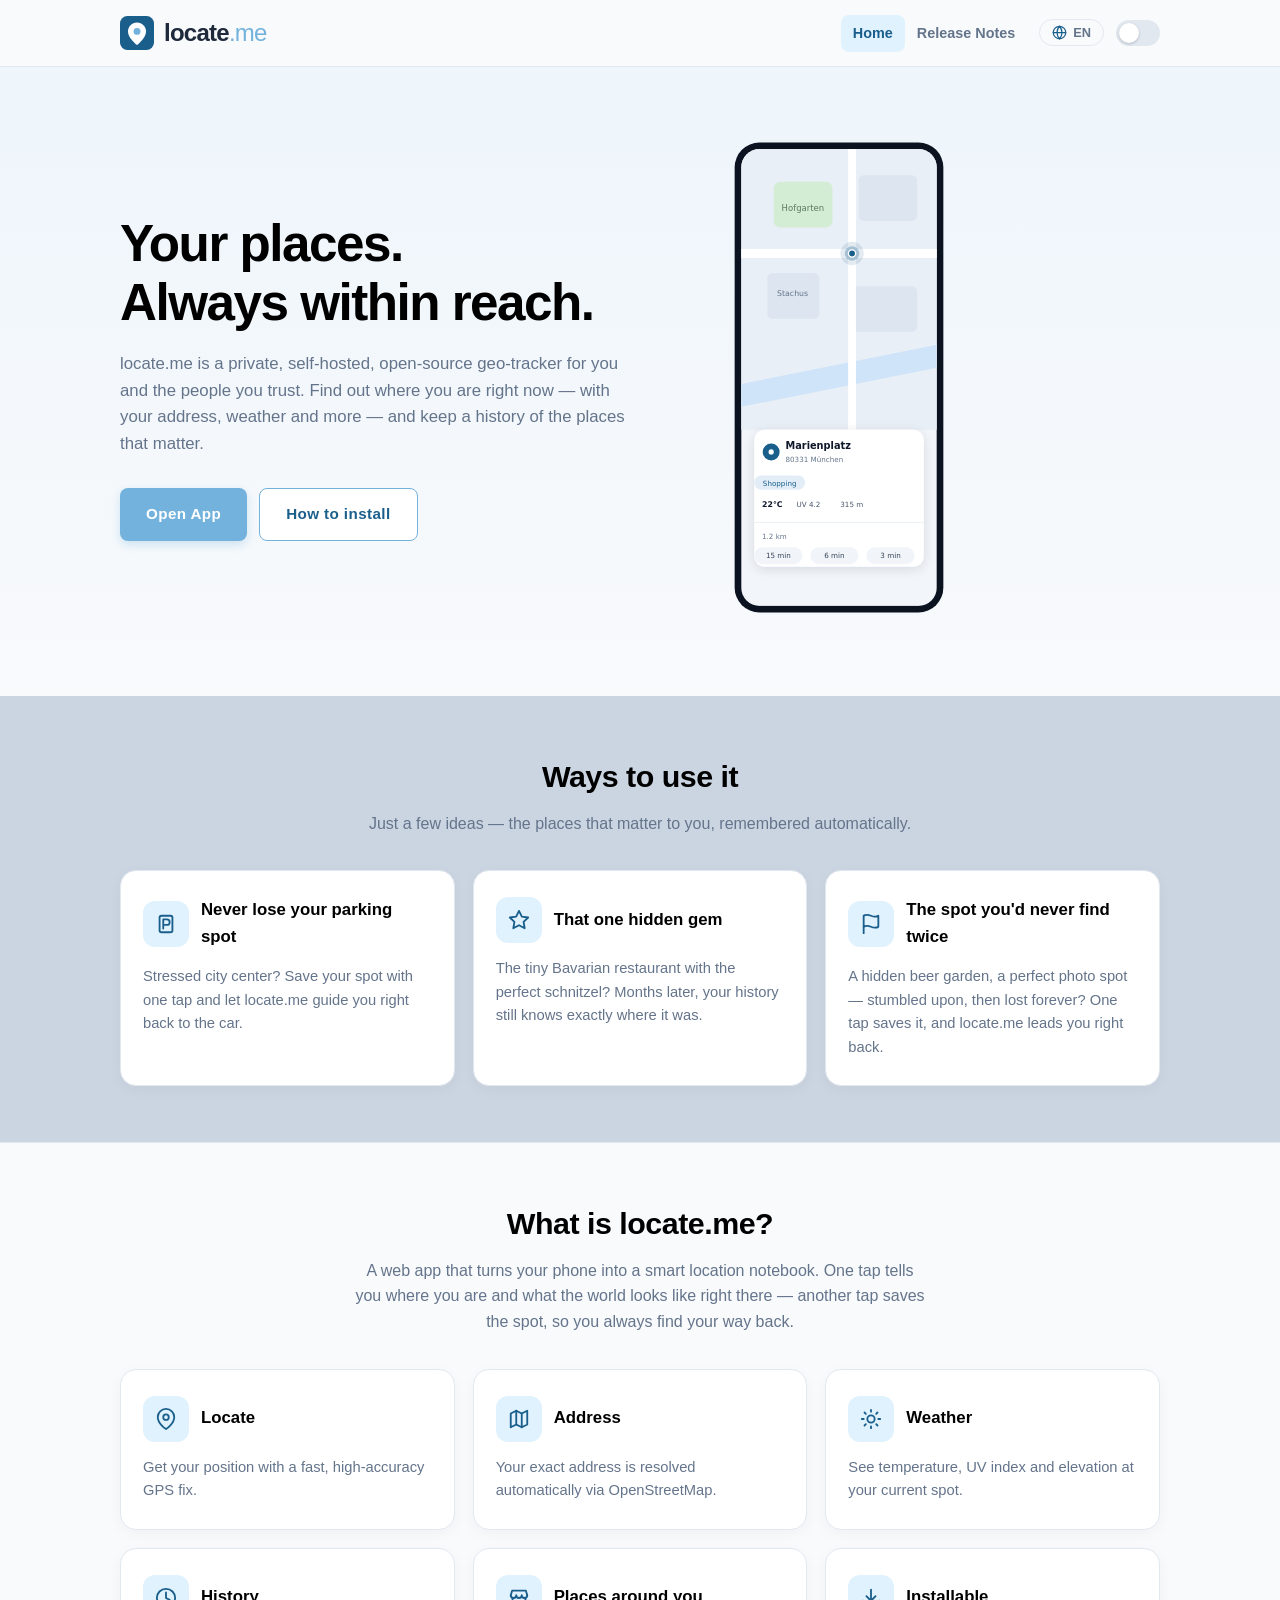
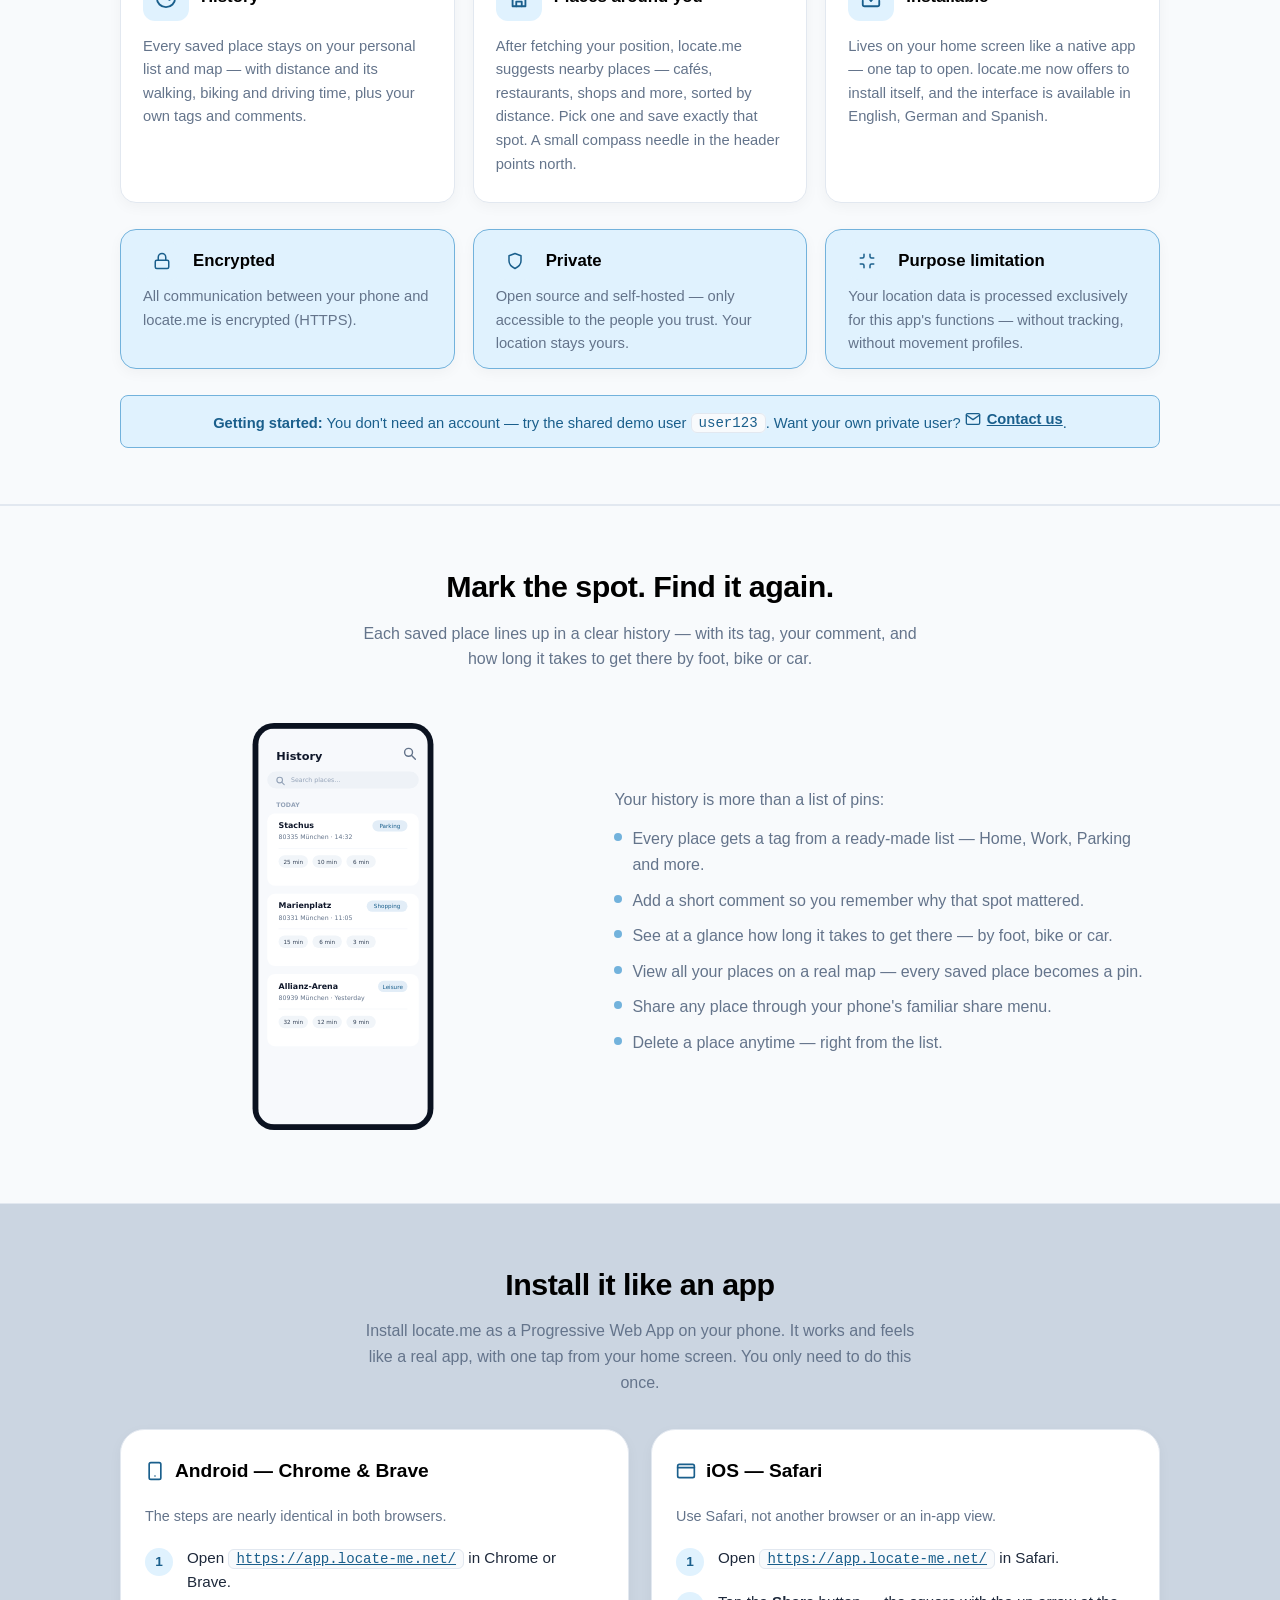
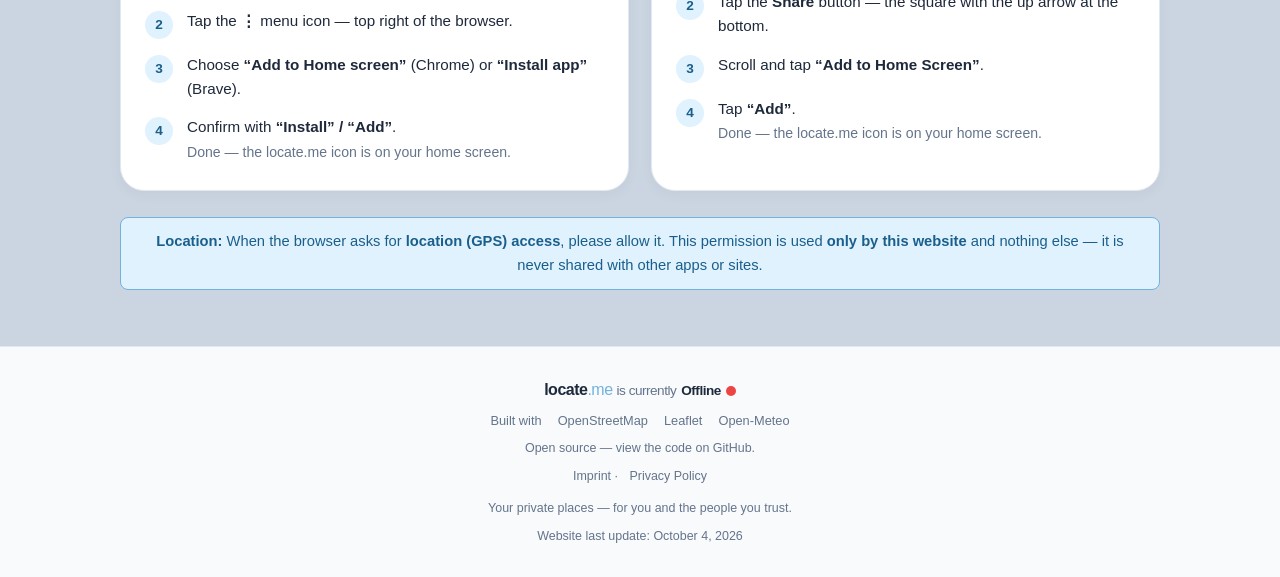
==== commit 6471ce27: "feat: add legal pages and update footer links for imprint and privacy policy" ====
--- a/website/index.html
+++ b/website/index.html
@@ -334,9 +334,9 @@
                 <a href="https://open-meteo.com" target="_blank" rel="noopener">Open-Meteo</a>
             </nav>
             <p class="footer-open-source">Open source &mdash; <a href="https://github.com/g0untlet/locate.me" target="_blank" rel="noopener">view the code on GitHub</a>.</p>
-            <p class="footer-legal"><a href="privacy-policy.html">Privacy Policy</a></p>
+            <p class="footer-legal"><a href="imprint.html">Imprint</a> &middot; <a href="privacy-policy.html">Privacy Policy</a></p>
             <p class="footer-note">Your private places &mdash; for you and the people you trust.</p>
-            <p class="footer-updated">Website last update: October 2, 2026</p>
+            <p class="footer-updated">Website last update: October 4, 2026</p>
         </div>
     </footer>
 
--- a/website/css/style.css
+++ b/website/css/style.css
@@ -645,6 +645,10 @@
     color: var(--primary-dark);
 }
 
+.footer-legal a + a {
+    margin-left: 8px;
+}
+
 .footer-status {
     display: inline-flex;
     align-items: center;
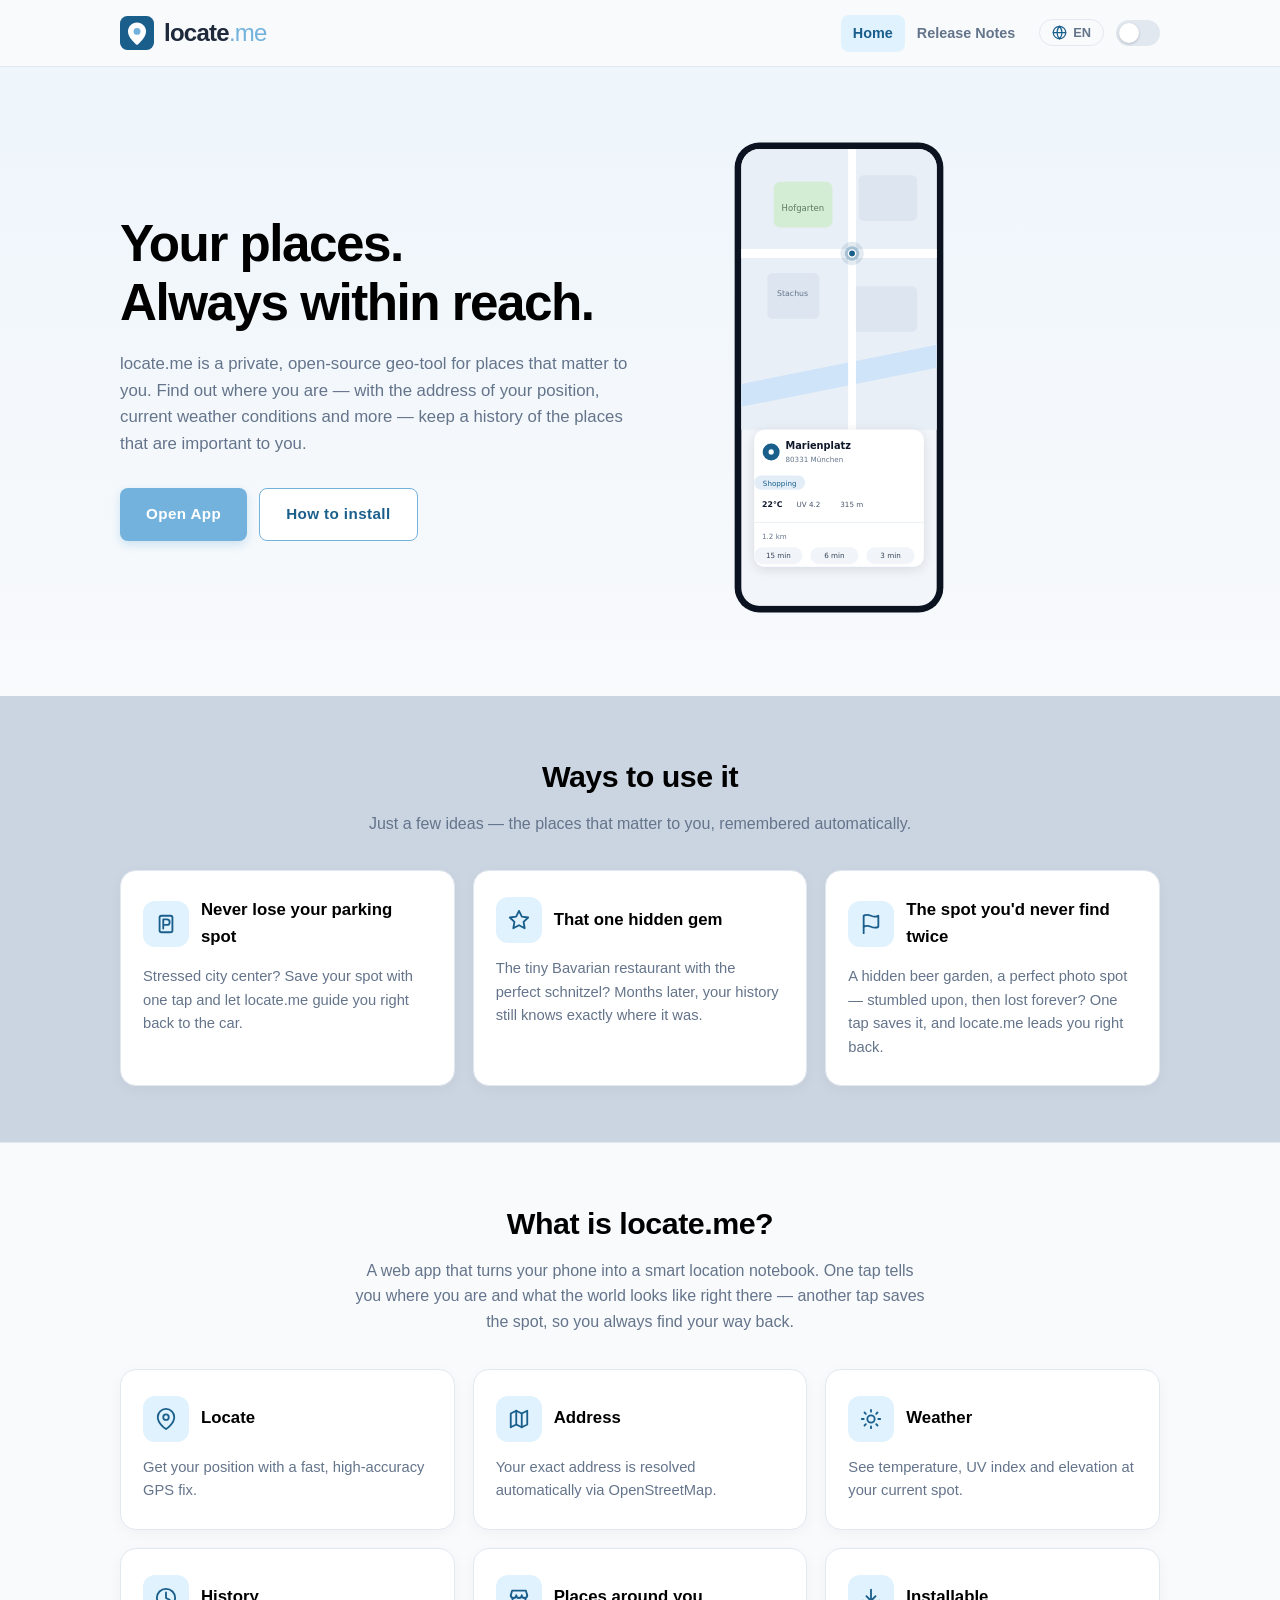
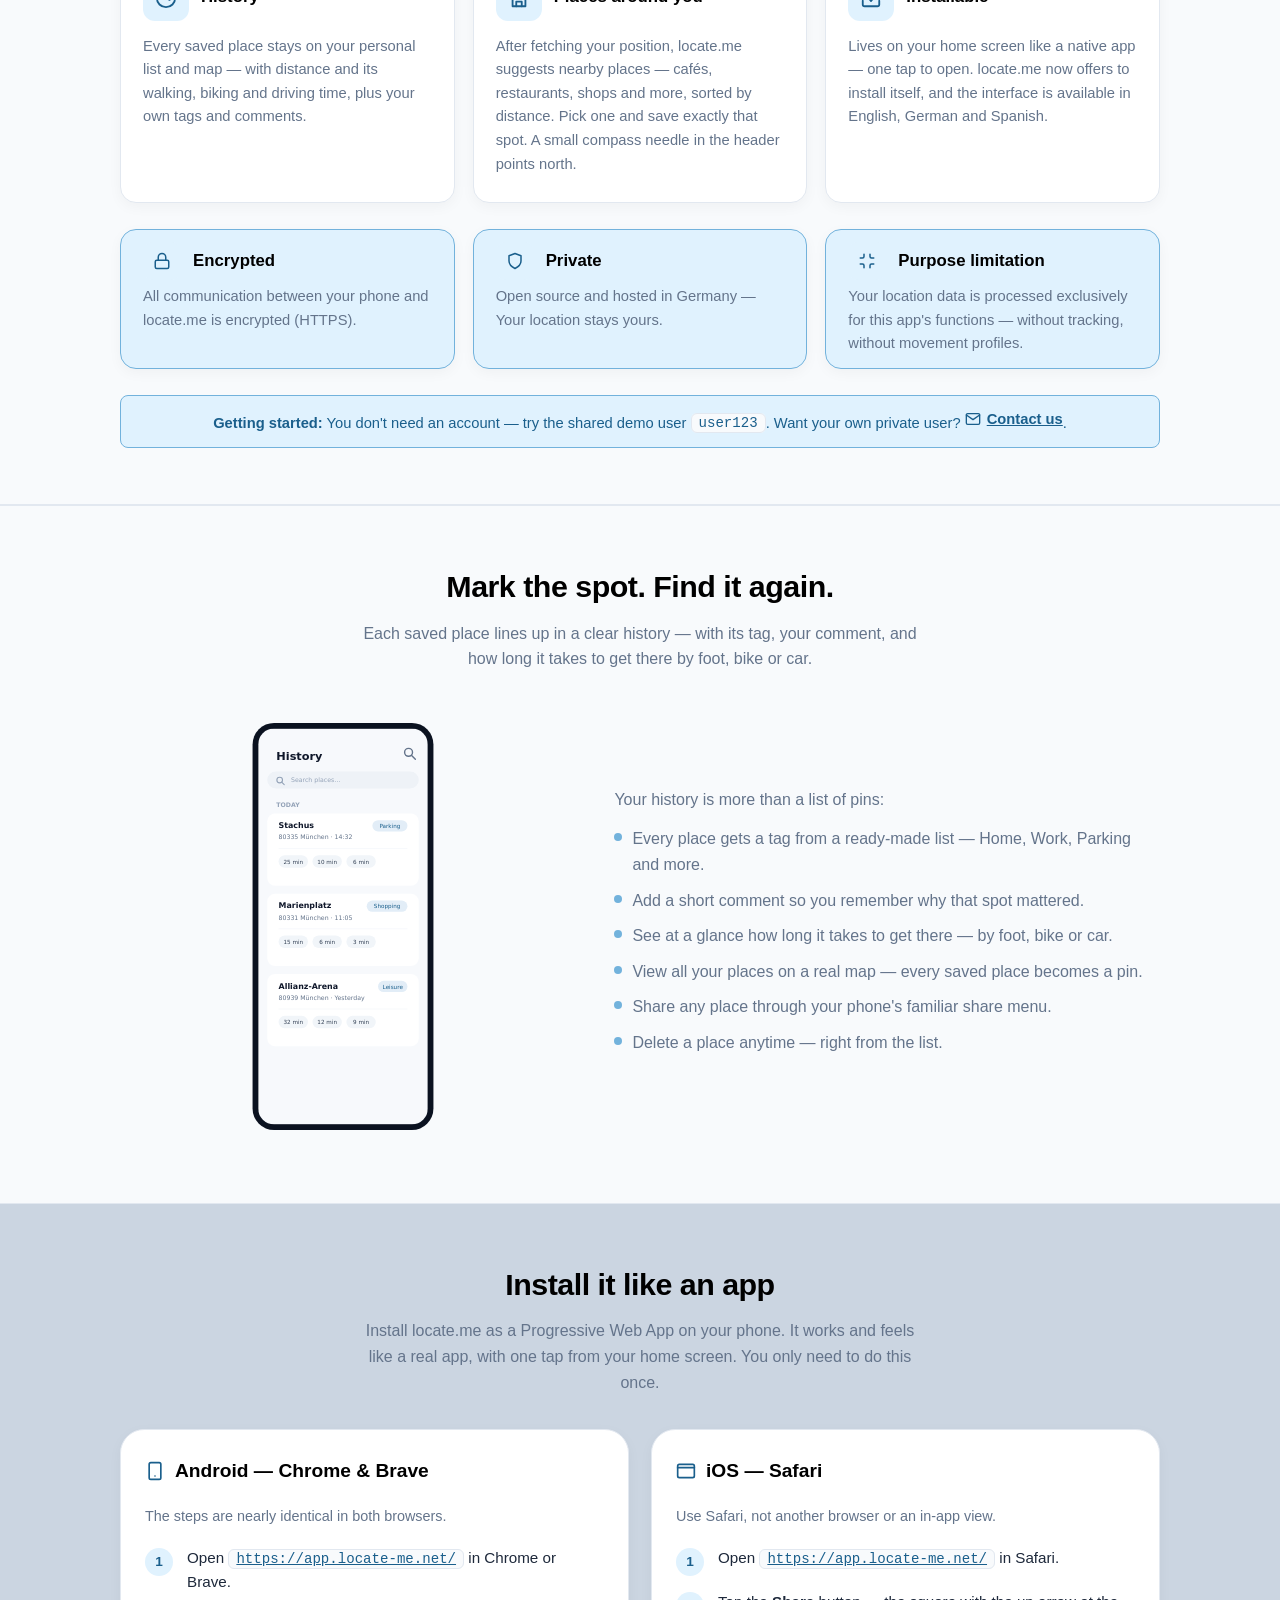
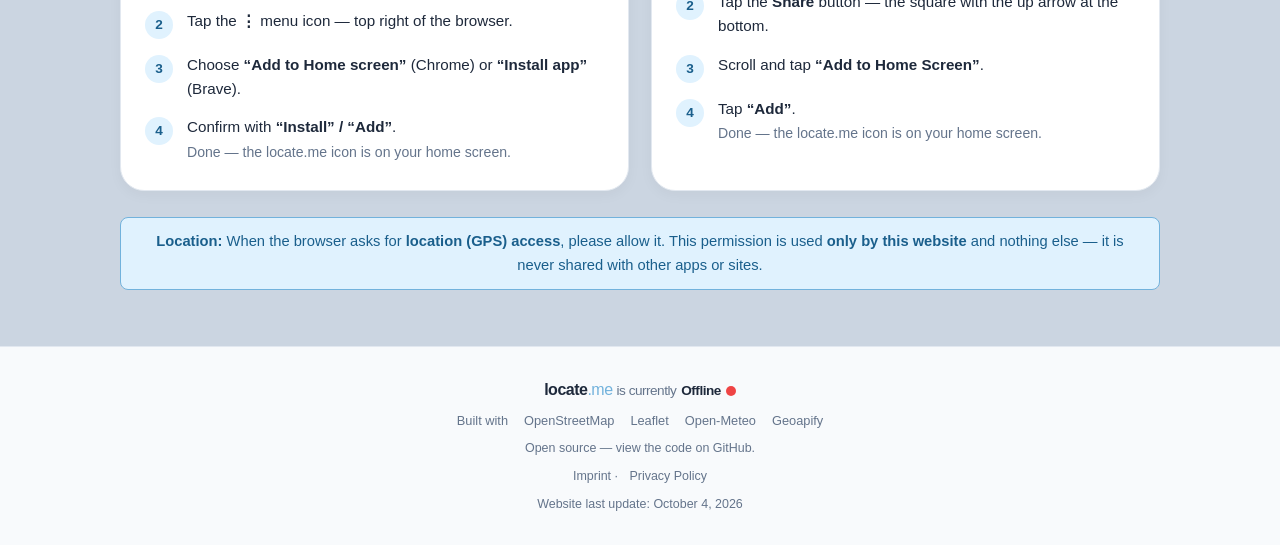
==== commit 4d361f21: "feat: update descriptions and add Geoapify link across multiple pages" ====
--- a/website/index.html
+++ b/website/index.html
@@ -4,7 +4,7 @@
     <meta charset="UTF-8">
     <meta name="viewport" content="width=device-width, initial-scale=1.0">
     <title>locate.me – Your places, always within reach.</title>
-    <meta name="description" content="locate.me is a private, self-hosted geo-tracking PWA. Learn what it does and how to install it as an app on Android (Chrome, Brave) and iPhone (Safari).">
+    <meta name="description" content="locate.me is a private, self-hosted geo-tool PWA. Learn what it does and how to install it as an app on Android (Chrome, Brave) and iPhone (Safari).">
     <script>
         try {
             var t = localStorage.getItem('theme');
@@ -61,9 +61,9 @@
                     <div class="hero-text">
                         <h1 class="hero-title">Your places.<br>Always within reach.</h1>
                         <p class="hero-subtitle">
-                            locate.me is a private, self-hosted, open-source geo-tracker for you and the people you trust.
-                            Find out where you are right now &mdash; with your address, weather and more &mdash;
-                            and keep a history of the places that matter.
+                            locate.me is a private, open-source geo-tool for places that matter to you.
+                            Find out where you are &mdash; with the address of your position, current weather conditions and more &mdash;
+                            keep a history of the places that are important to you.
                         </p>
                         <div class="cta-row">
                             <a class="btn btn-primary" href="https://app.locate-me.net/" target="_blank" rel="noopener">Open App</a>
@@ -200,7 +200,7 @@
                             </div>
                             <h3 class="feature-title">Private</h3>
                         </div>
-                        <p class="feature-text">Open source and self-hosted &mdash; only accessible to the people you trust. Your location stays yours.</p>
+                        <p class="feature-text">Open source and hosted in Germany &mdash; Your location stays yours.</p>
                     </article>
                     <article class="feature-card trust-card">
                         <div class="feature-head">
@@ -332,10 +332,10 @@
                 Built with <a href="https://www.openstreetmap.org/copyright" target="_blank" rel="noopener">OpenStreetMap</a>
                 <a href="https://leafletjs.com" target="_blank" rel="noopener">Leaflet</a>
                 <a href="https://open-meteo.com" target="_blank" rel="noopener">Open-Meteo</a>
+                <a href="https://www.geoapify.com/" target="_blank" rel="noopener">Geoapify</a>
             </nav>
             <p class="footer-open-source">Open source &mdash; <a href="https://github.com/g0untlet/locate.me" target="_blank" rel="noopener">view the code on GitHub</a>.</p>
             <p class="footer-legal"><a href="imprint.html">Imprint</a> &middot; <a href="privacy-policy.html">Privacy Policy</a></p>
-            <p class="footer-note">Your private places &mdash; for you and the people you trust.</p>
             <p class="footer-updated">Website last update: October 4, 2026</p>
         </div>
     </footer>
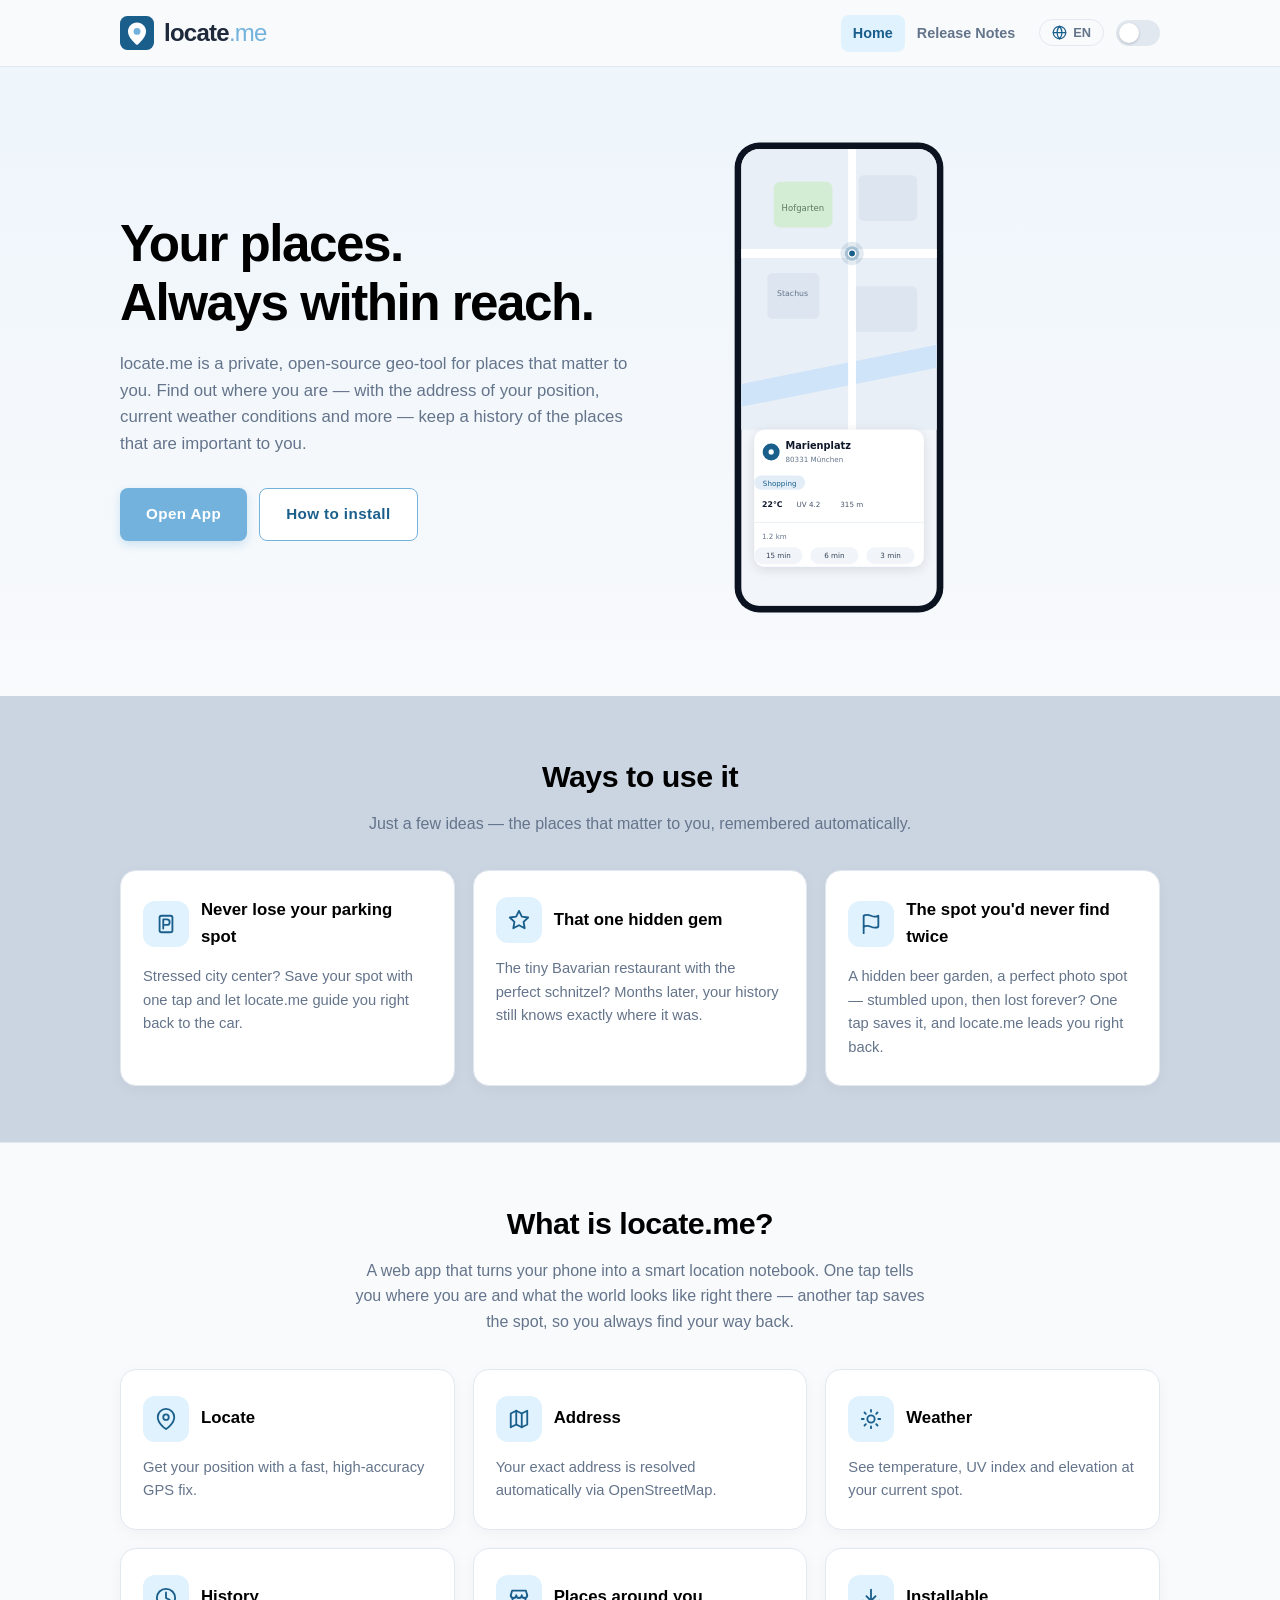
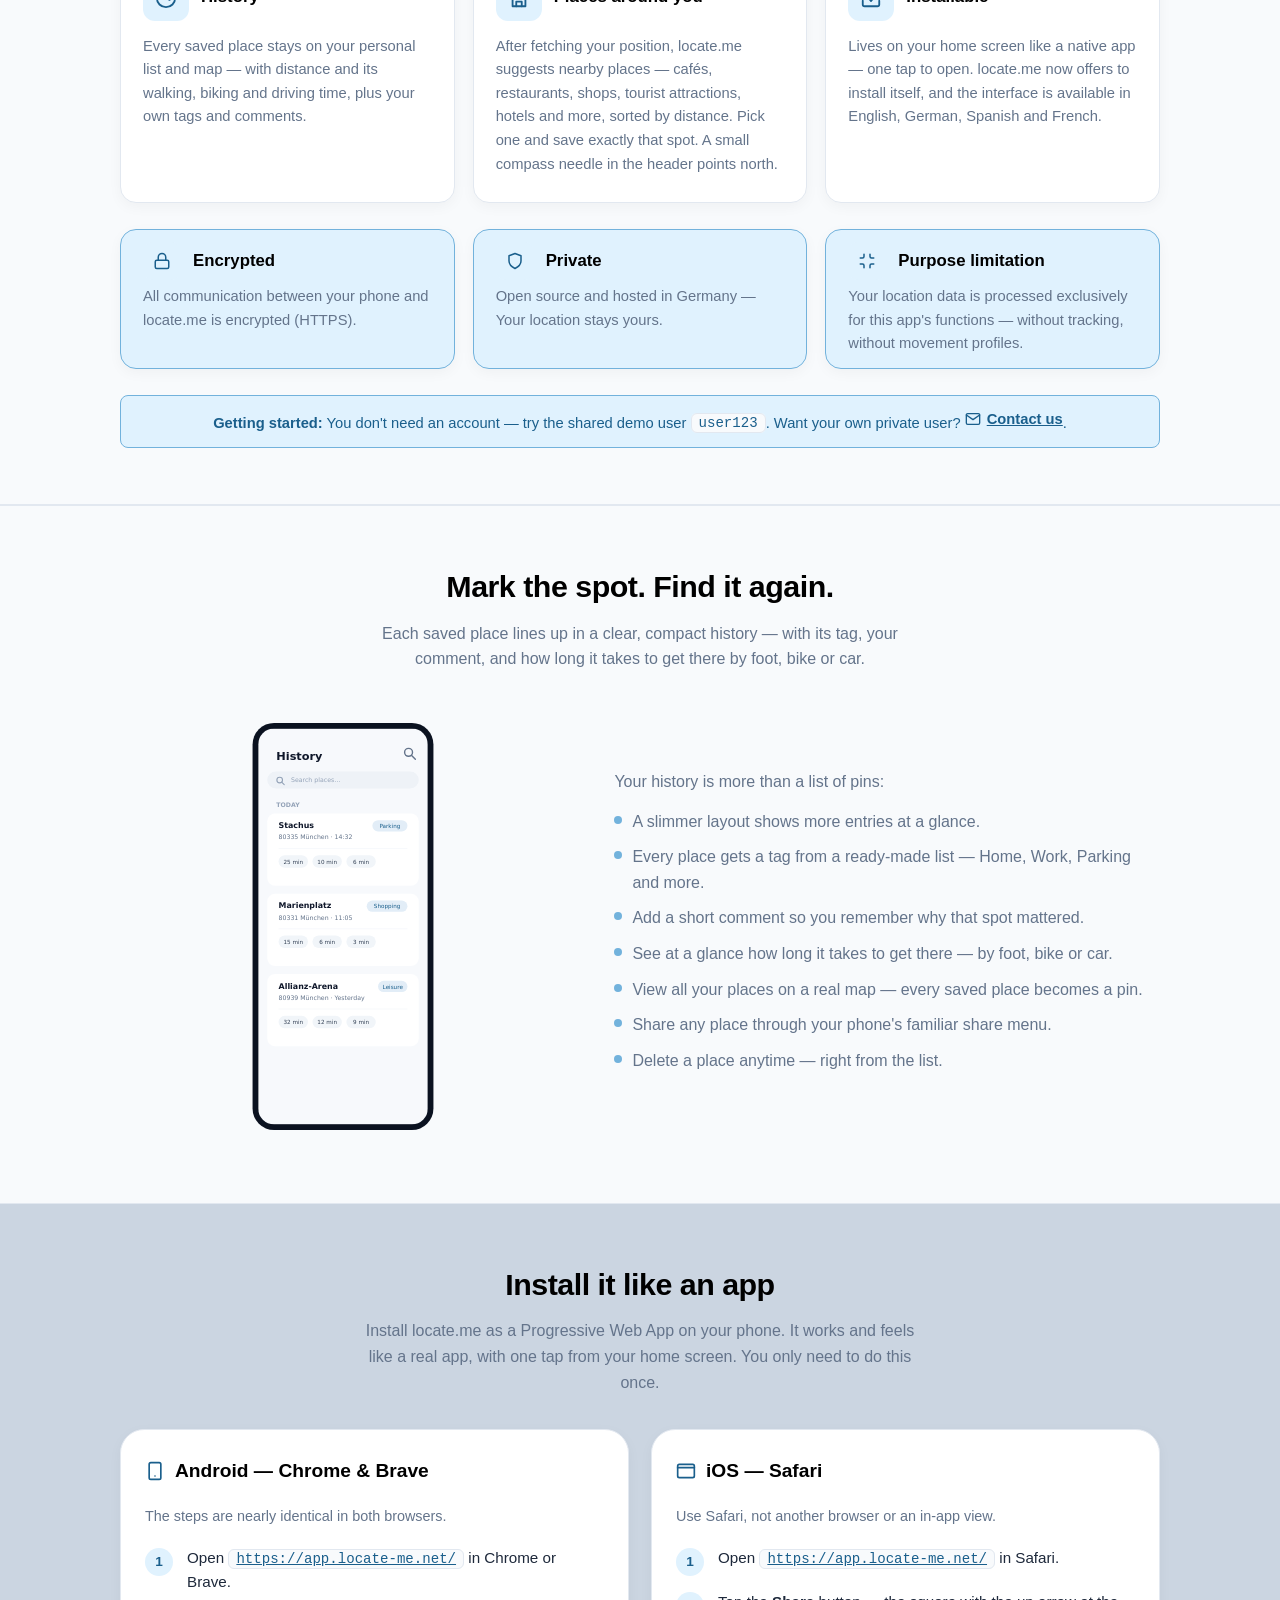
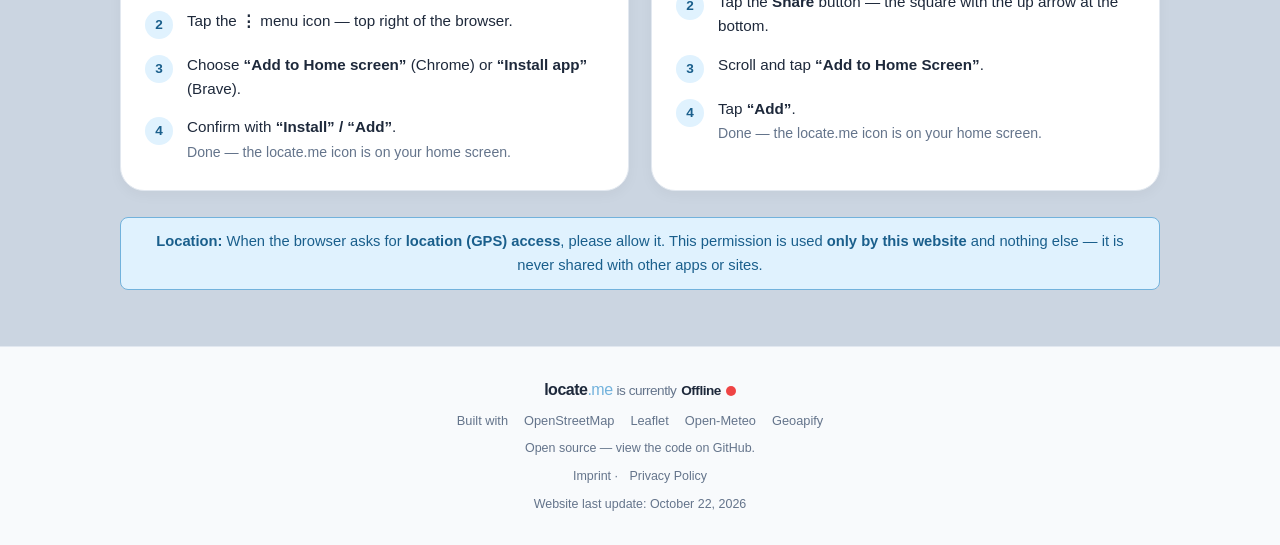
==== commit fa6d2121: "feat: Update app version to 0.4.4; enhance release notes and localization for improved user experien" ====
--- a/website/index.html
+++ b/website/index.html
@@ -171,7 +171,7 @@
                             </div>
                             <h3 class="feature-title">Places around you</h3>
                         </div>
-                        <p class="feature-text">After fetching your position, locate.me suggests nearby places &mdash; caf&eacute;s, restaurants, shops and more, sorted by distance. Pick one and save exactly that spot. A small compass needle in the header points north.</p>
+                        <p class="feature-text">After fetching your position, locate.me suggests nearby places &mdash; caf&eacute;s, restaurants, shops, tourist attractions, hotels and more, sorted by distance. Pick one and save exactly that spot. A small compass needle in the header points north.</p>
                     </article>
                     <article class="feature-card">
                         <div class="feature-head">
@@ -180,7 +180,7 @@
                             </div>
                             <h3 class="feature-title">Installable</h3>
                         </div>
-                        <p class="feature-text">Lives on your home screen like a native app &mdash; one tap to open. locate.me now offers to install itself, and the interface is available in English, German and Spanish.</p>
+                        <p class="feature-text">Lives on your home screen like a native app &mdash; one tap to open. locate.me now offers to install itself, and the interface is available in English, German, Spanish and French.</p>
                     </article>
                 </div>
                 <div class="trust-grid">
@@ -226,7 +226,7 @@
                 <div class="section-header">
                     <h2 class="section-title">Mark the spot. Find it again.</h2>
                     <p class="section-intro">
-                        Each saved place lines up in a clear history &mdash; with its tag, your comment,
+                        Each saved place lines up in a clear, compact history &mdash; with its tag, your comment,
                         and how long it takes to get there by foot, bike or car.
                     </p>
                 </div>
@@ -237,6 +237,7 @@
                     <div class="showcase-copy">
                         <p>Your history is more than a list of pins:</p>
                         <ul>
+                            <li>A slimmer layout shows more entries at a glance.</li>
                             <li>Every place gets a tag from a ready-made list &mdash; Home, Work, Parking and more.</li>
                             <li>Add a short comment so you remember why that spot mattered.</li>
                             <li>See at a glance how long it takes to get there &mdash; by foot, bike or car.</li>
@@ -336,7 +337,7 @@
             </nav>
             <p class="footer-open-source">Open source &mdash; <a href="https://github.com/g0untlet/locate.me" target="_blank" rel="noopener">view the code on GitHub</a>.</p>
             <p class="footer-legal"><a href="imprint.html">Imprint</a> &middot; <a href="privacy-policy.html">Privacy Policy</a></p>
-            <p class="footer-updated">Website last update: October 4, 2026</p>
+            <p class="footer-updated">Website last update: October 22, 2026</p>
         </div>
     </footer>
 
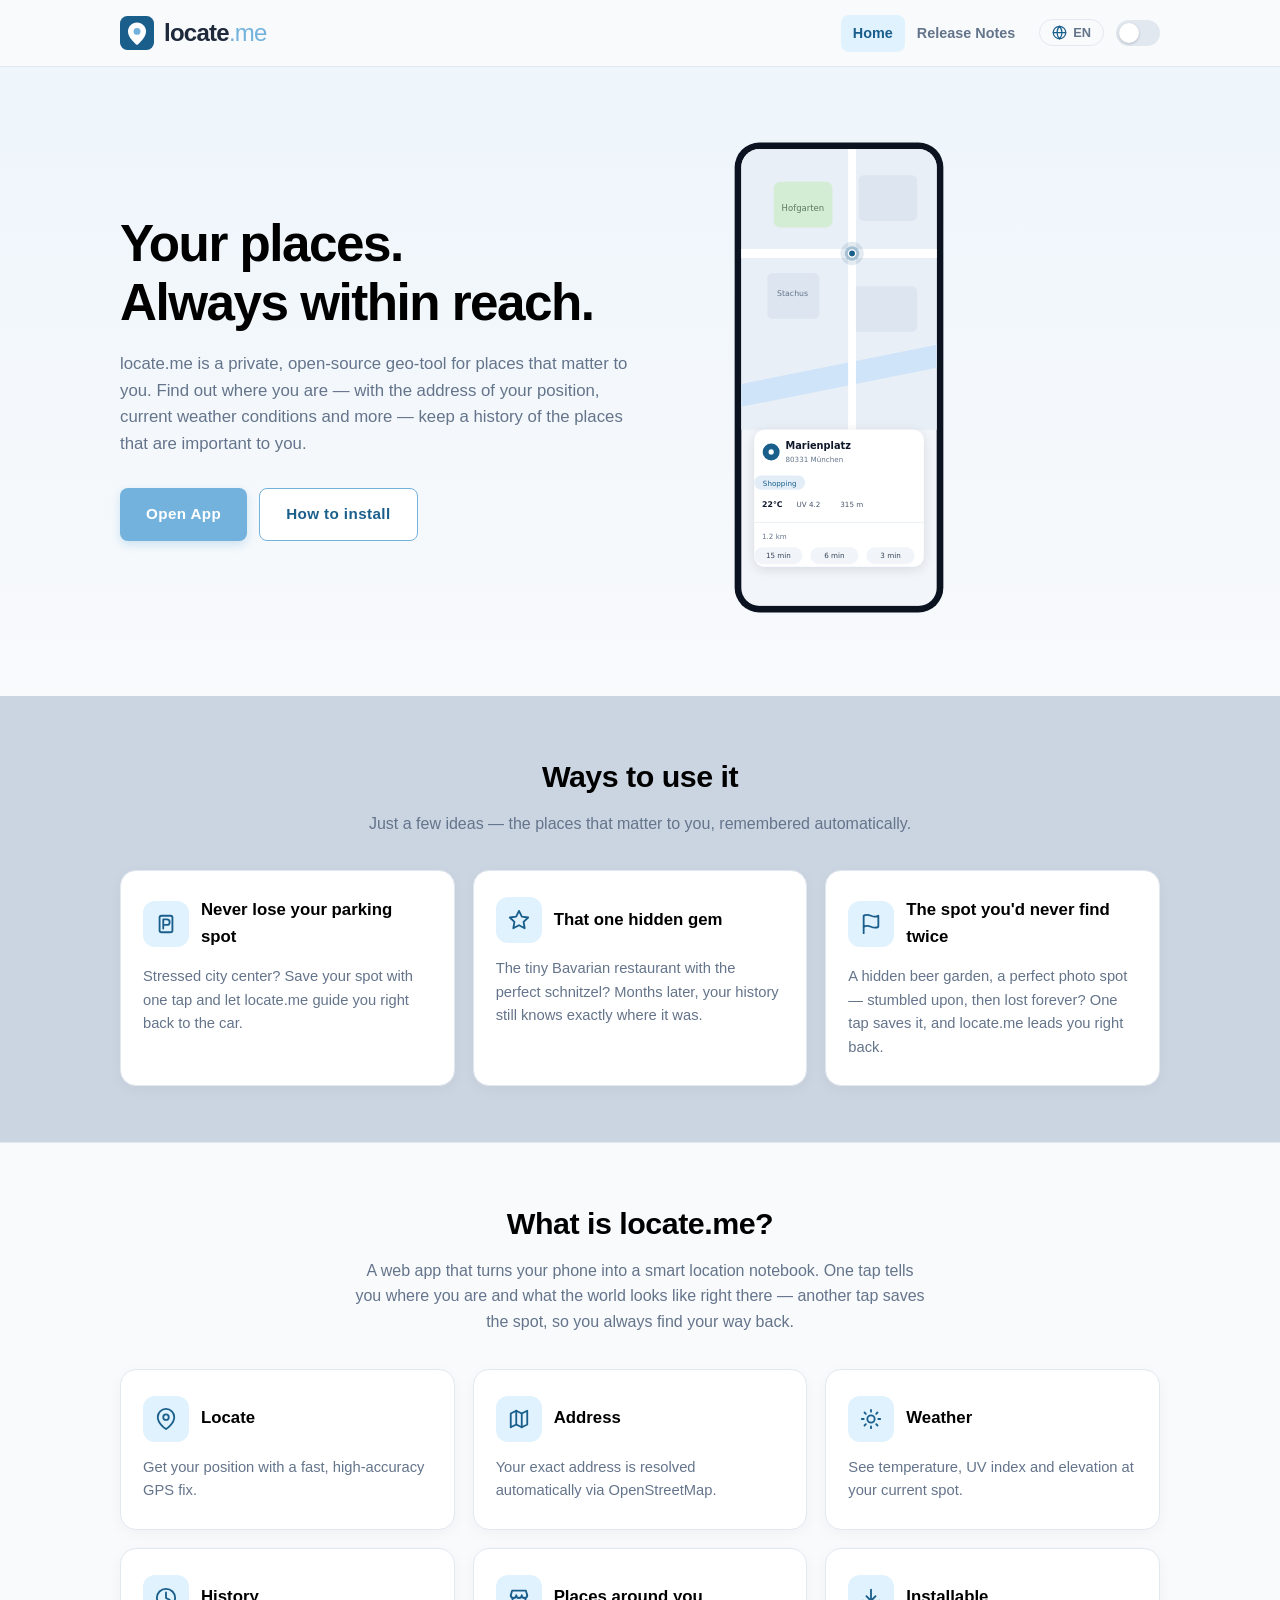
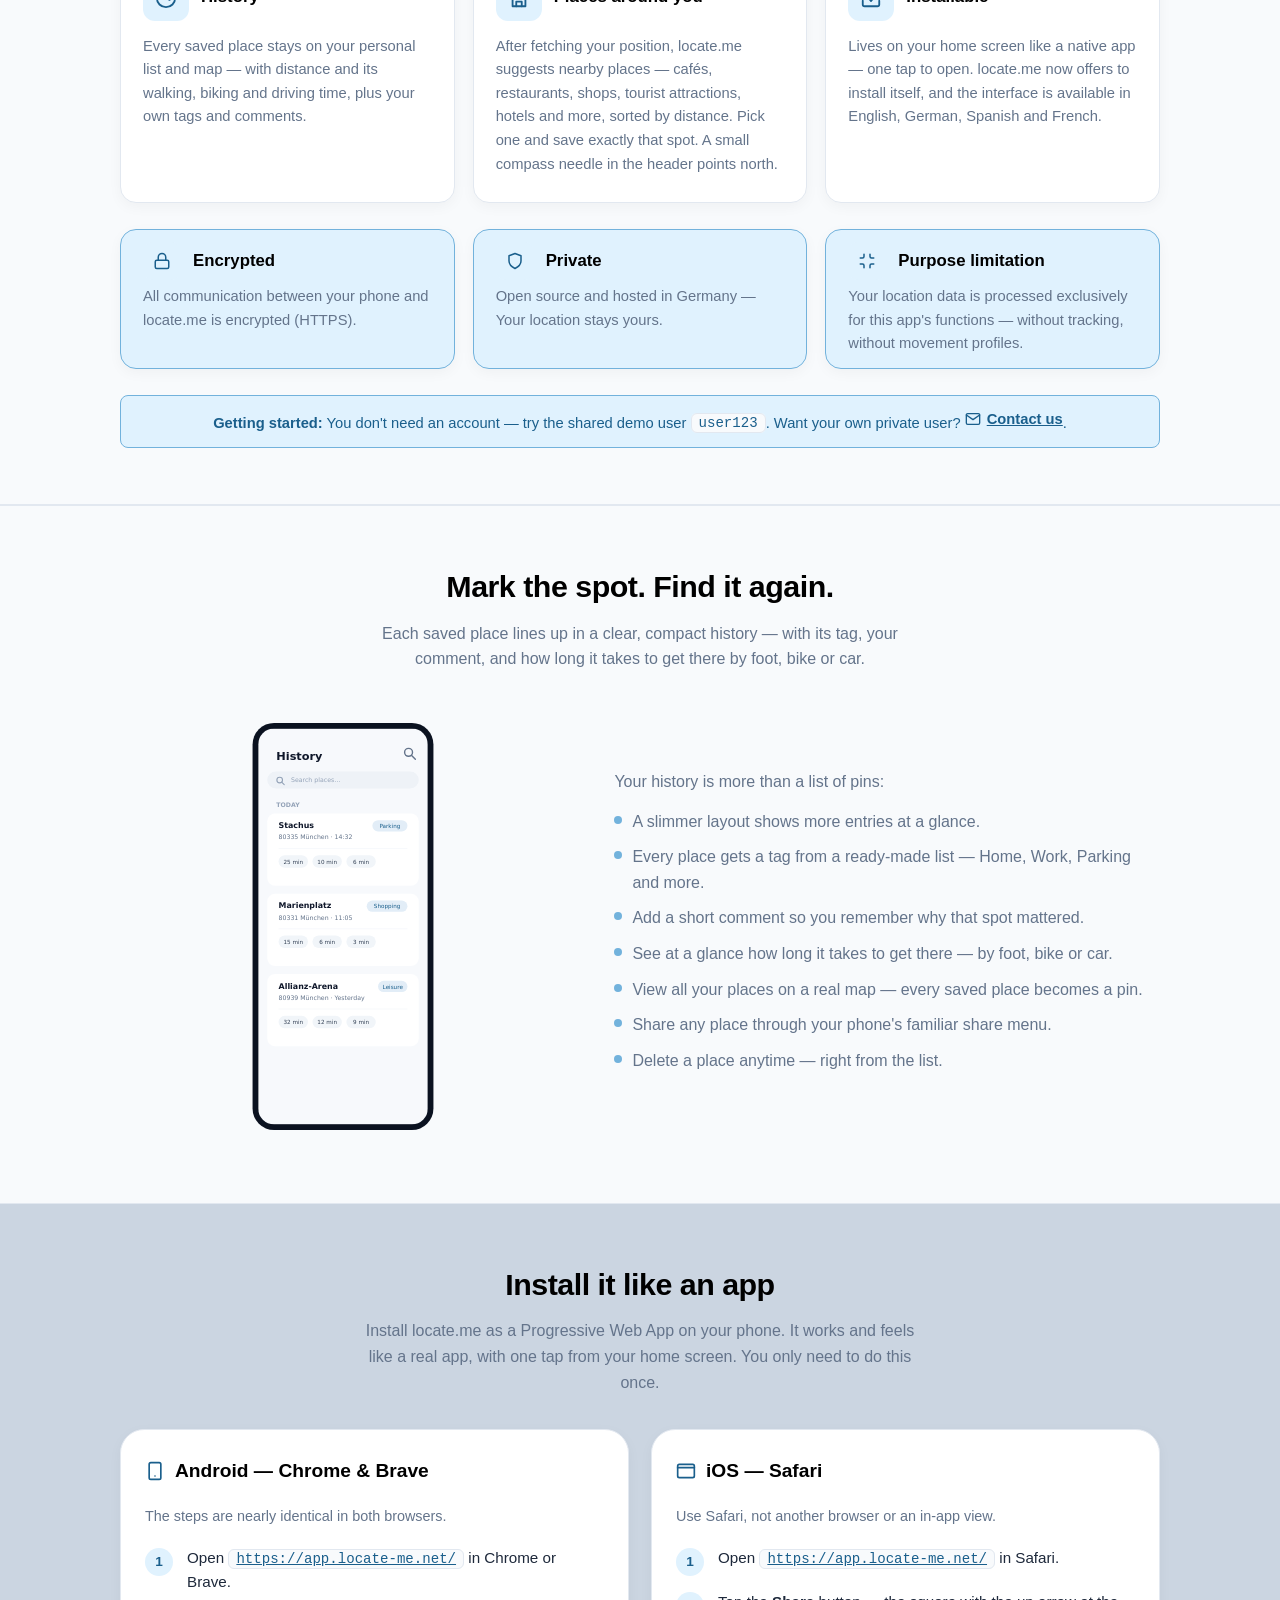
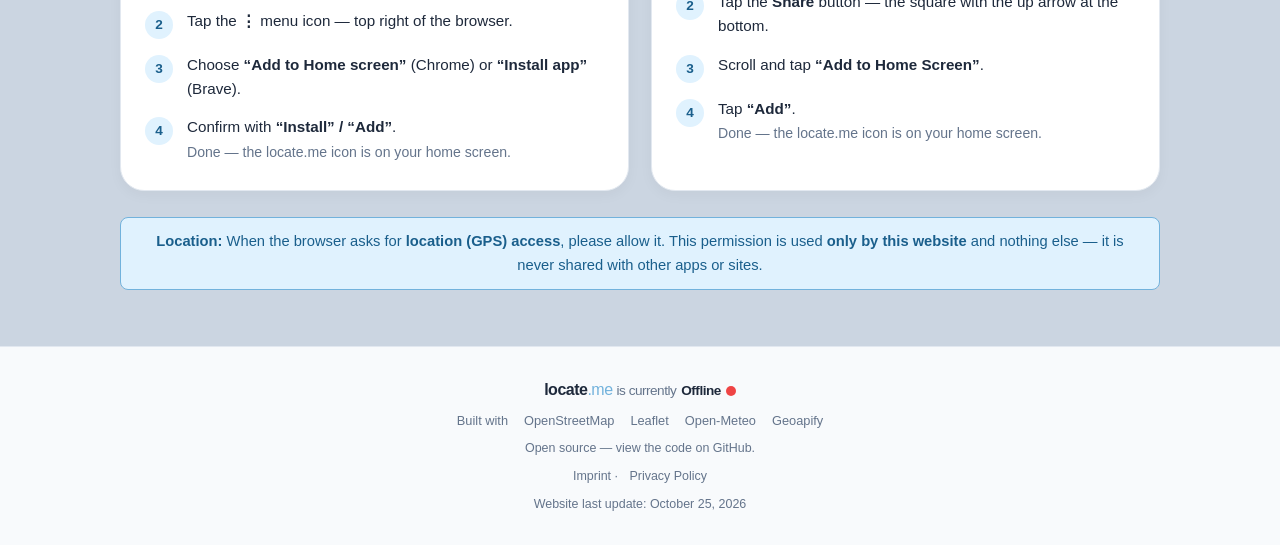
==== commit 857d43d7: "feat: add category filtering for places and enhance details display - Implemented a category filter " ====
--- a/website/index.html
+++ b/website/index.html
@@ -337,7 +337,7 @@
             </nav>
             <p class="footer-open-source">Open source &mdash; <a href="https://github.com/g0untlet/locate.me" target="_blank" rel="noopener">view the code on GitHub</a>.</p>
             <p class="footer-legal"><a href="imprint.html">Imprint</a> &middot; <a href="privacy-policy.html">Privacy Policy</a></p>
-            <p class="footer-updated">Website last update: October 22, 2026</p>
+            <p class="footer-updated">Website last update: October 25, 2026</p>
         </div>
     </footer>
 
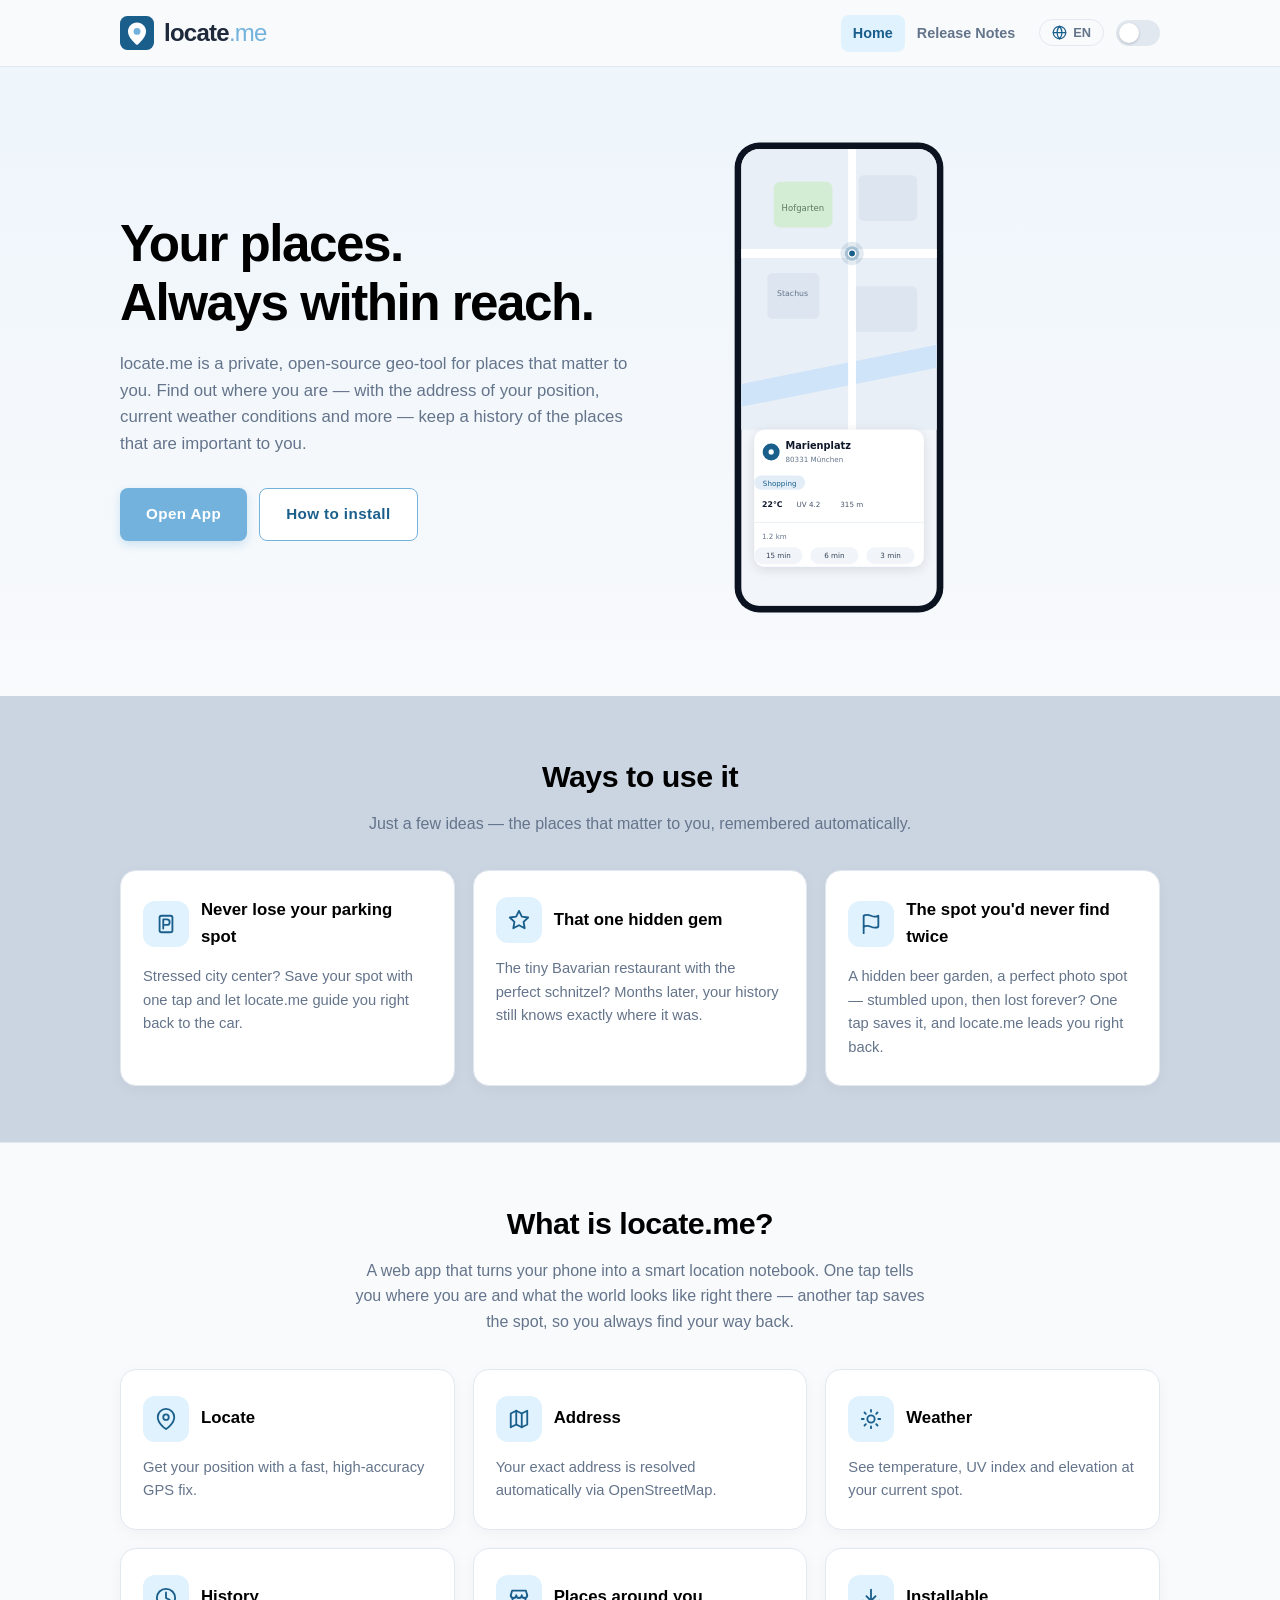
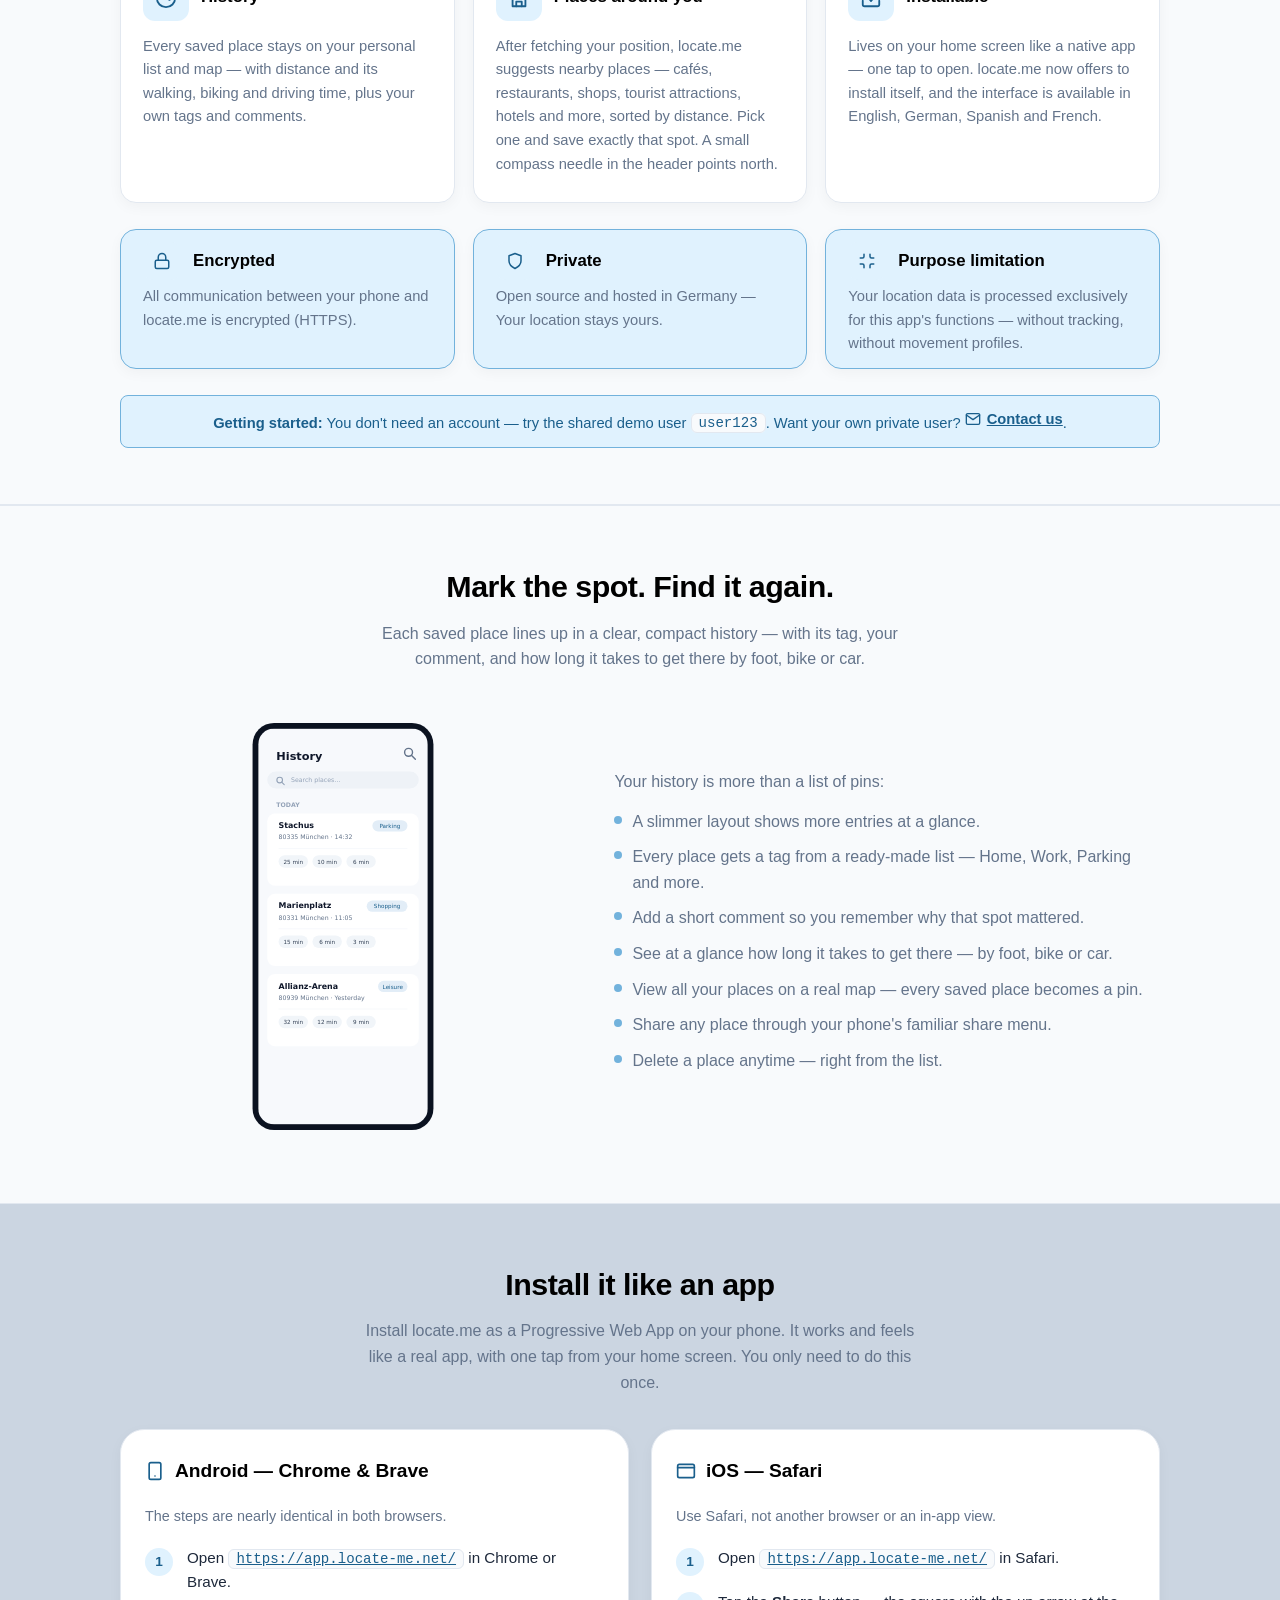
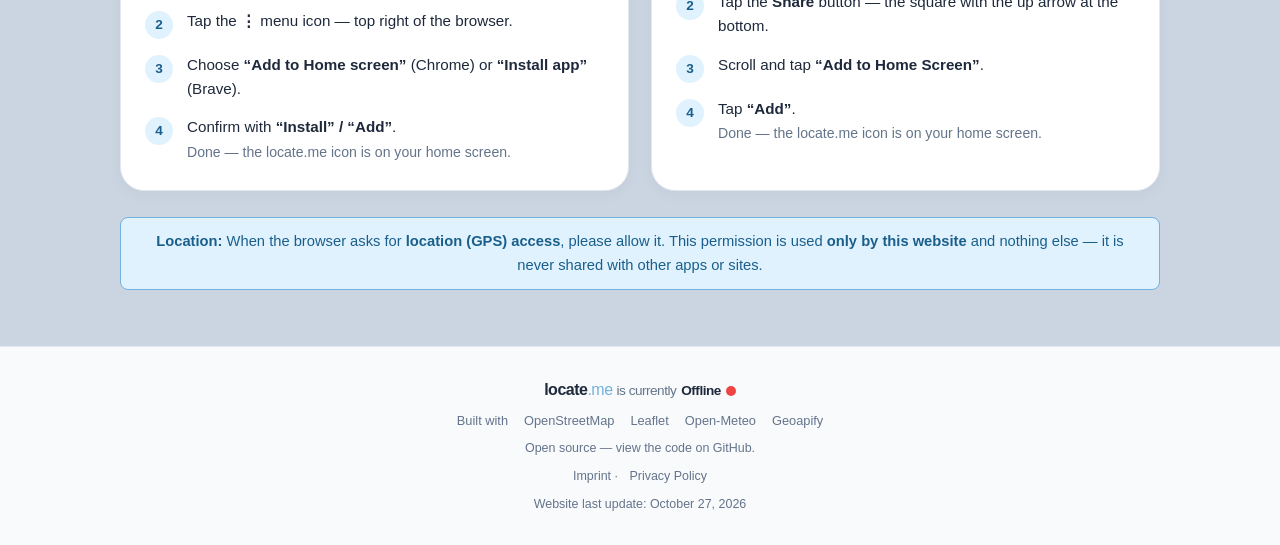
==== commit a3f23bfa: "feat: update changelog and release notes for version 0.4.5; enhance category filtering and localizat" ====
--- a/website/index.html
+++ b/website/index.html
@@ -337,7 +337,7 @@
             </nav>
             <p class="footer-open-source">Open source &mdash; <a href="https://github.com/g0untlet/locate.me" target="_blank" rel="noopener">view the code on GitHub</a>.</p>
             <p class="footer-legal"><a href="imprint.html">Imprint</a> &middot; <a href="privacy-policy.html">Privacy Policy</a></p>
-            <p class="footer-updated">Website last update: October 25, 2026</p>
+            <p class="footer-updated">Website last update: October 27, 2026</p>
         </div>
     </footer>
 
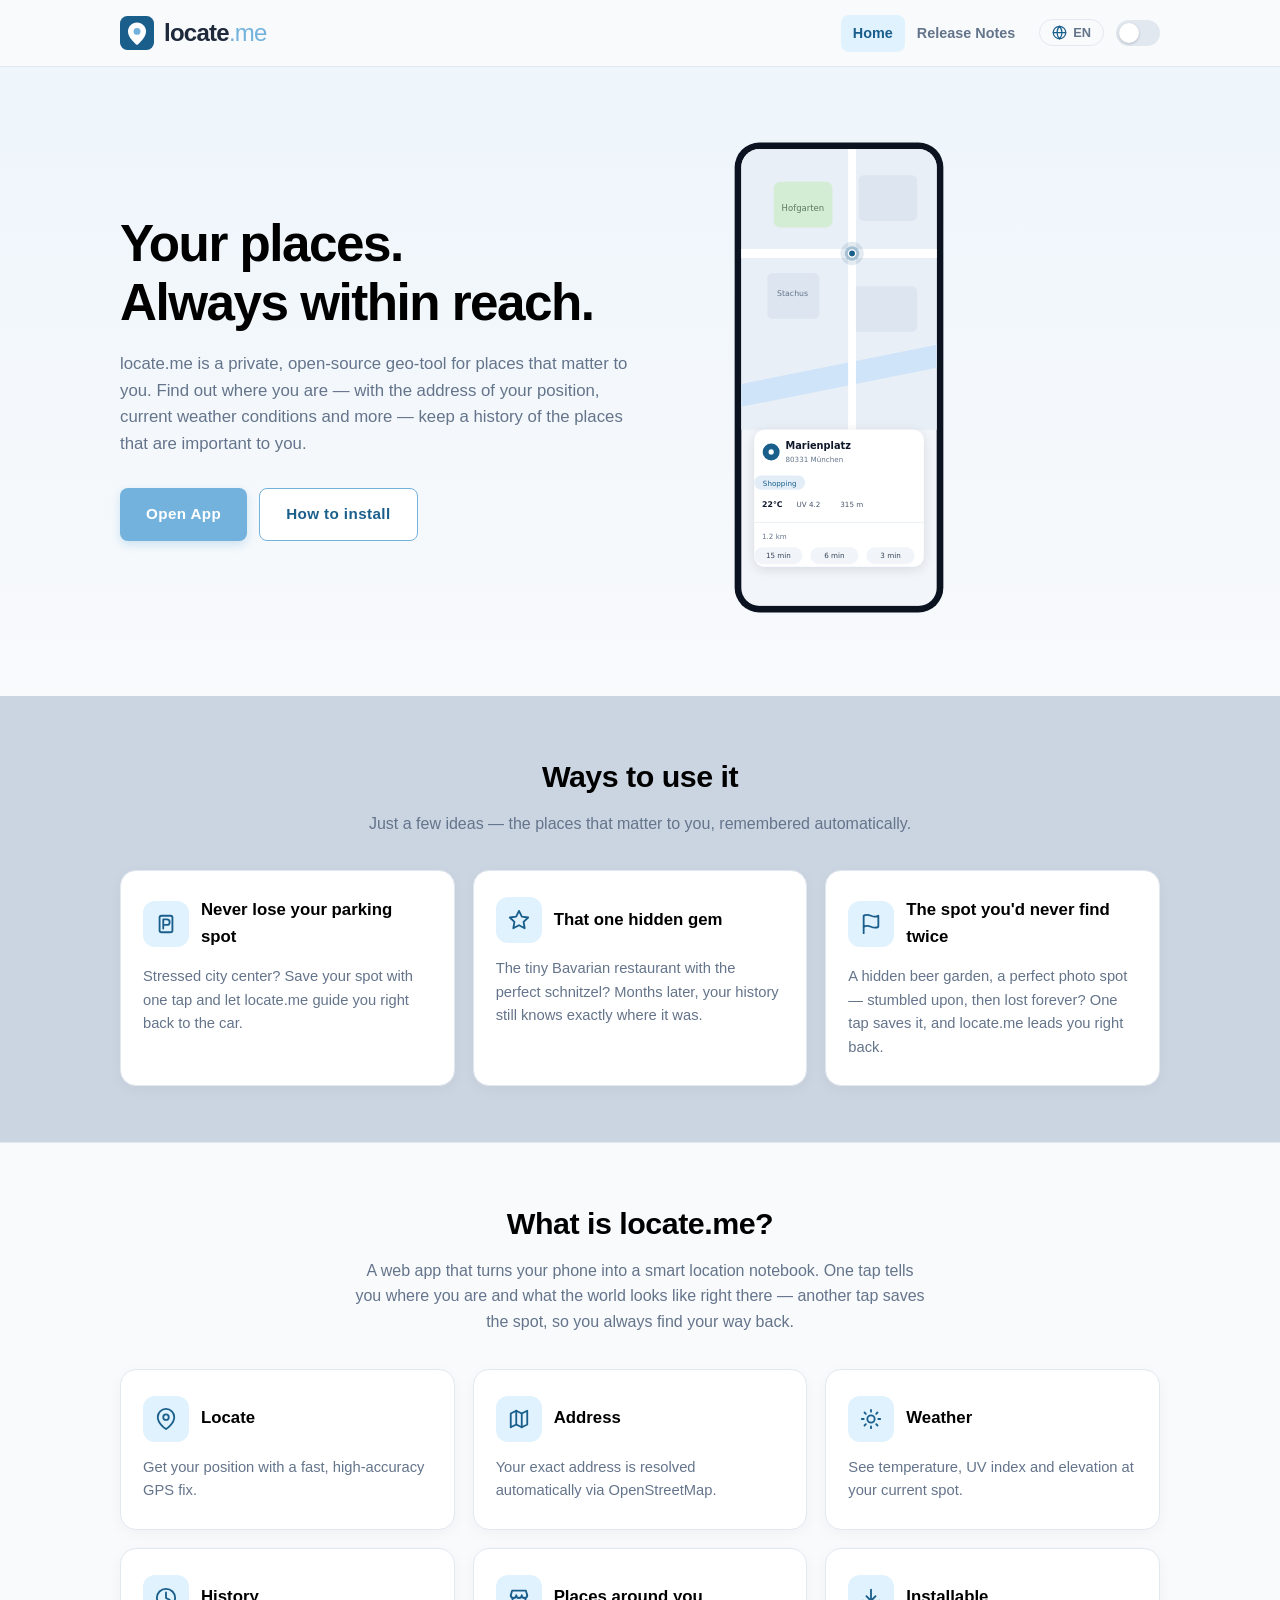
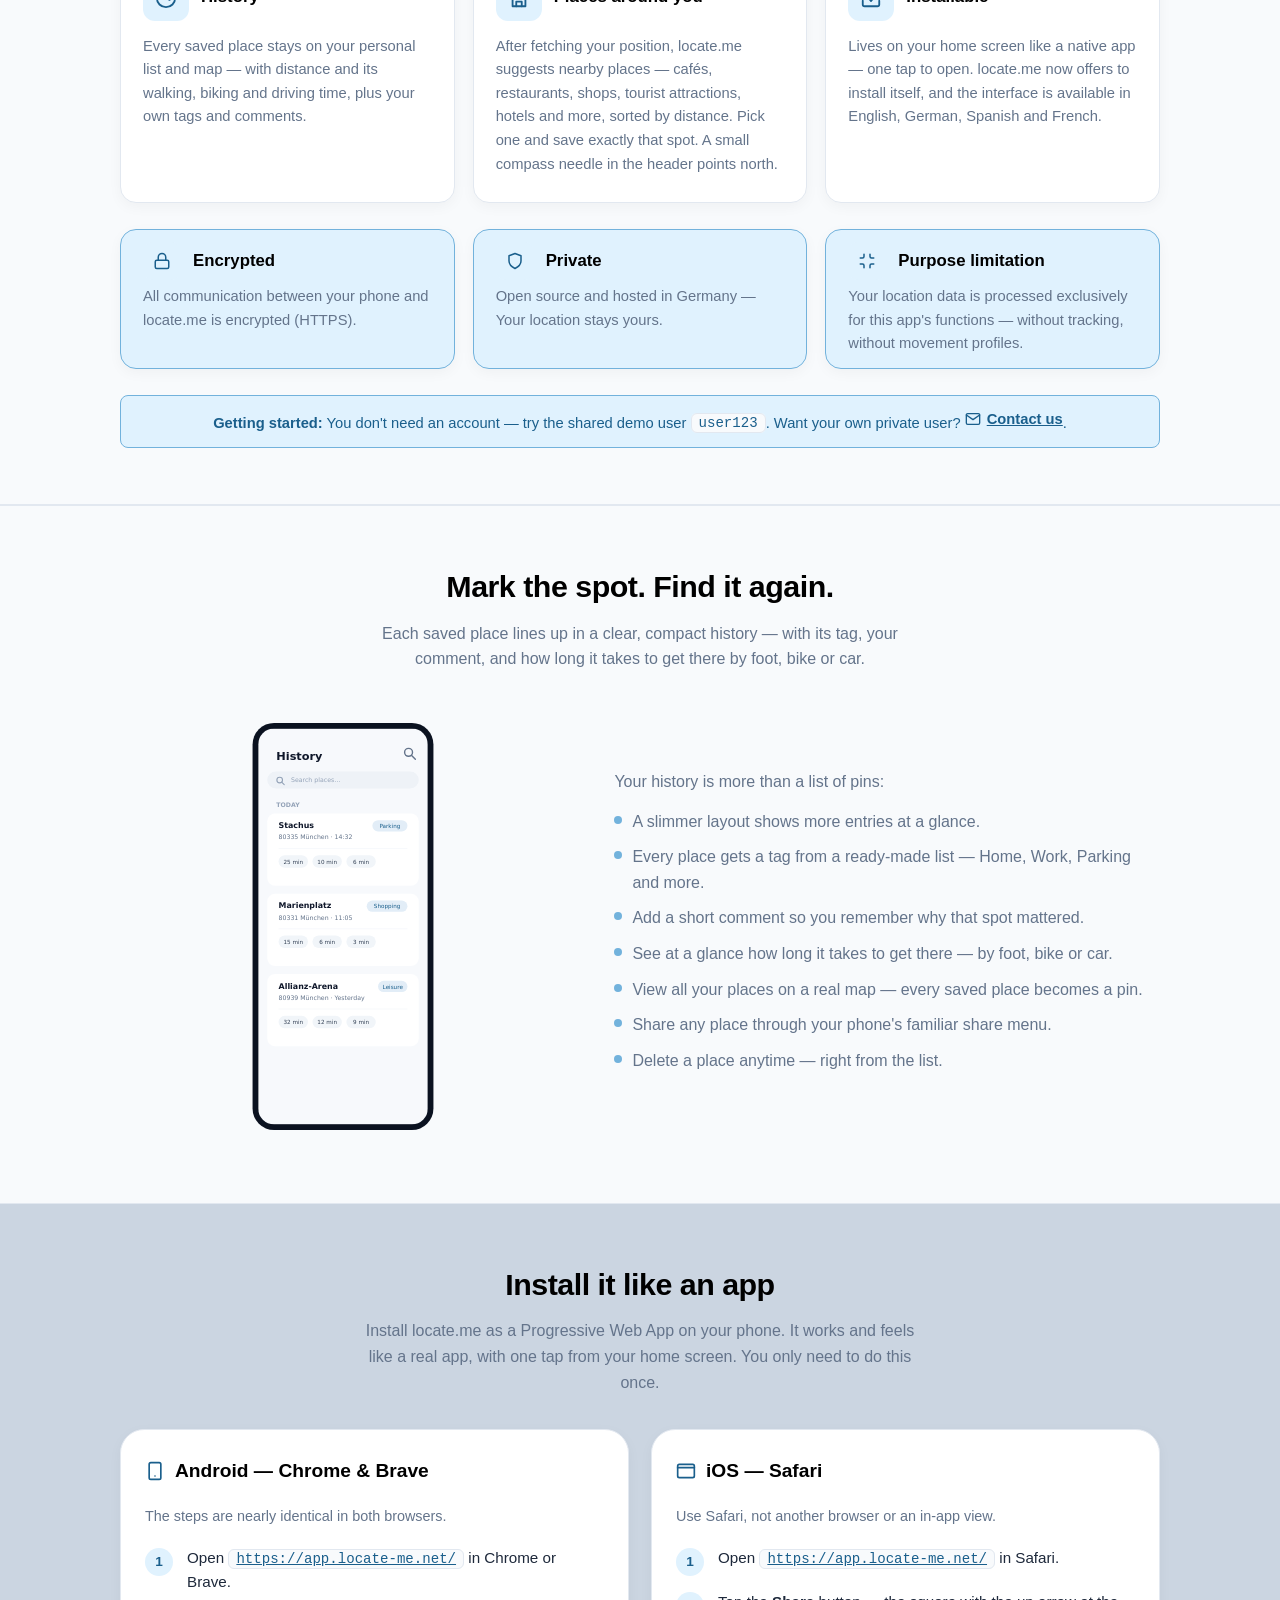
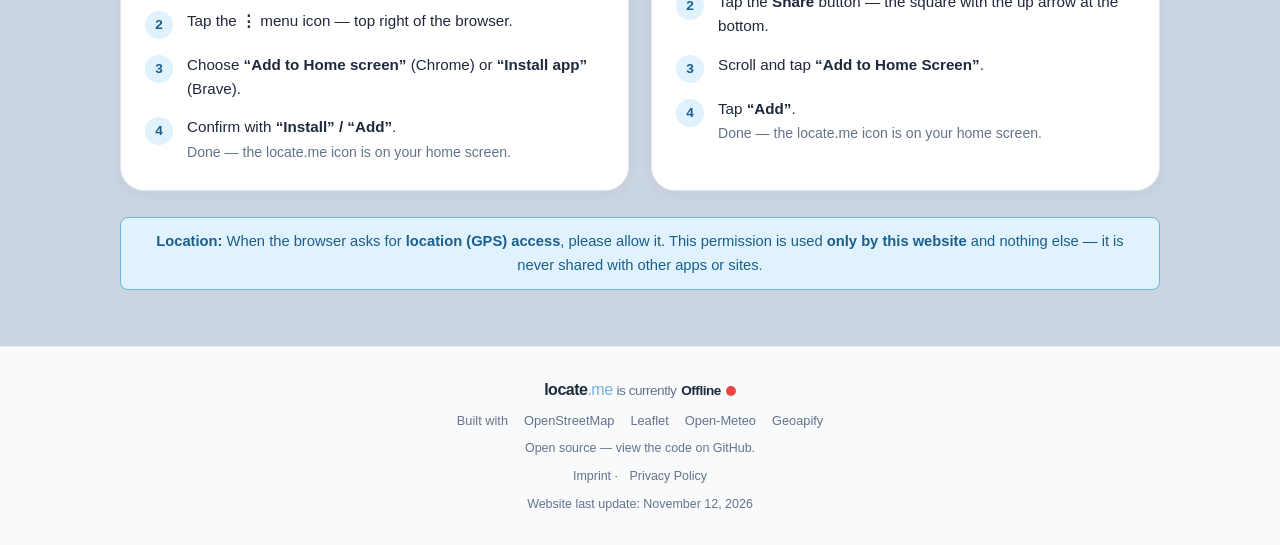
==== commit d7337d83: "feat: add place details to saved positions and enhance history view - Implemented snapshot of place " ====
--- a/website/index.html
+++ b/website/index.html
@@ -337,7 +337,7 @@
             </nav>
             <p class="footer-open-source">Open source &mdash; <a href="https://github.com/g0untlet/locate.me" target="_blank" rel="noopener">view the code on GitHub</a>.</p>
             <p class="footer-legal"><a href="imprint.html">Imprint</a> &middot; <a href="privacy-policy.html">Privacy Policy</a></p>
-            <p class="footer-updated">Website last update: October 27, 2026</p>
+            <p class="footer-updated">Website last update: November 12, 2026</p>
         </div>
     </footer>
 
